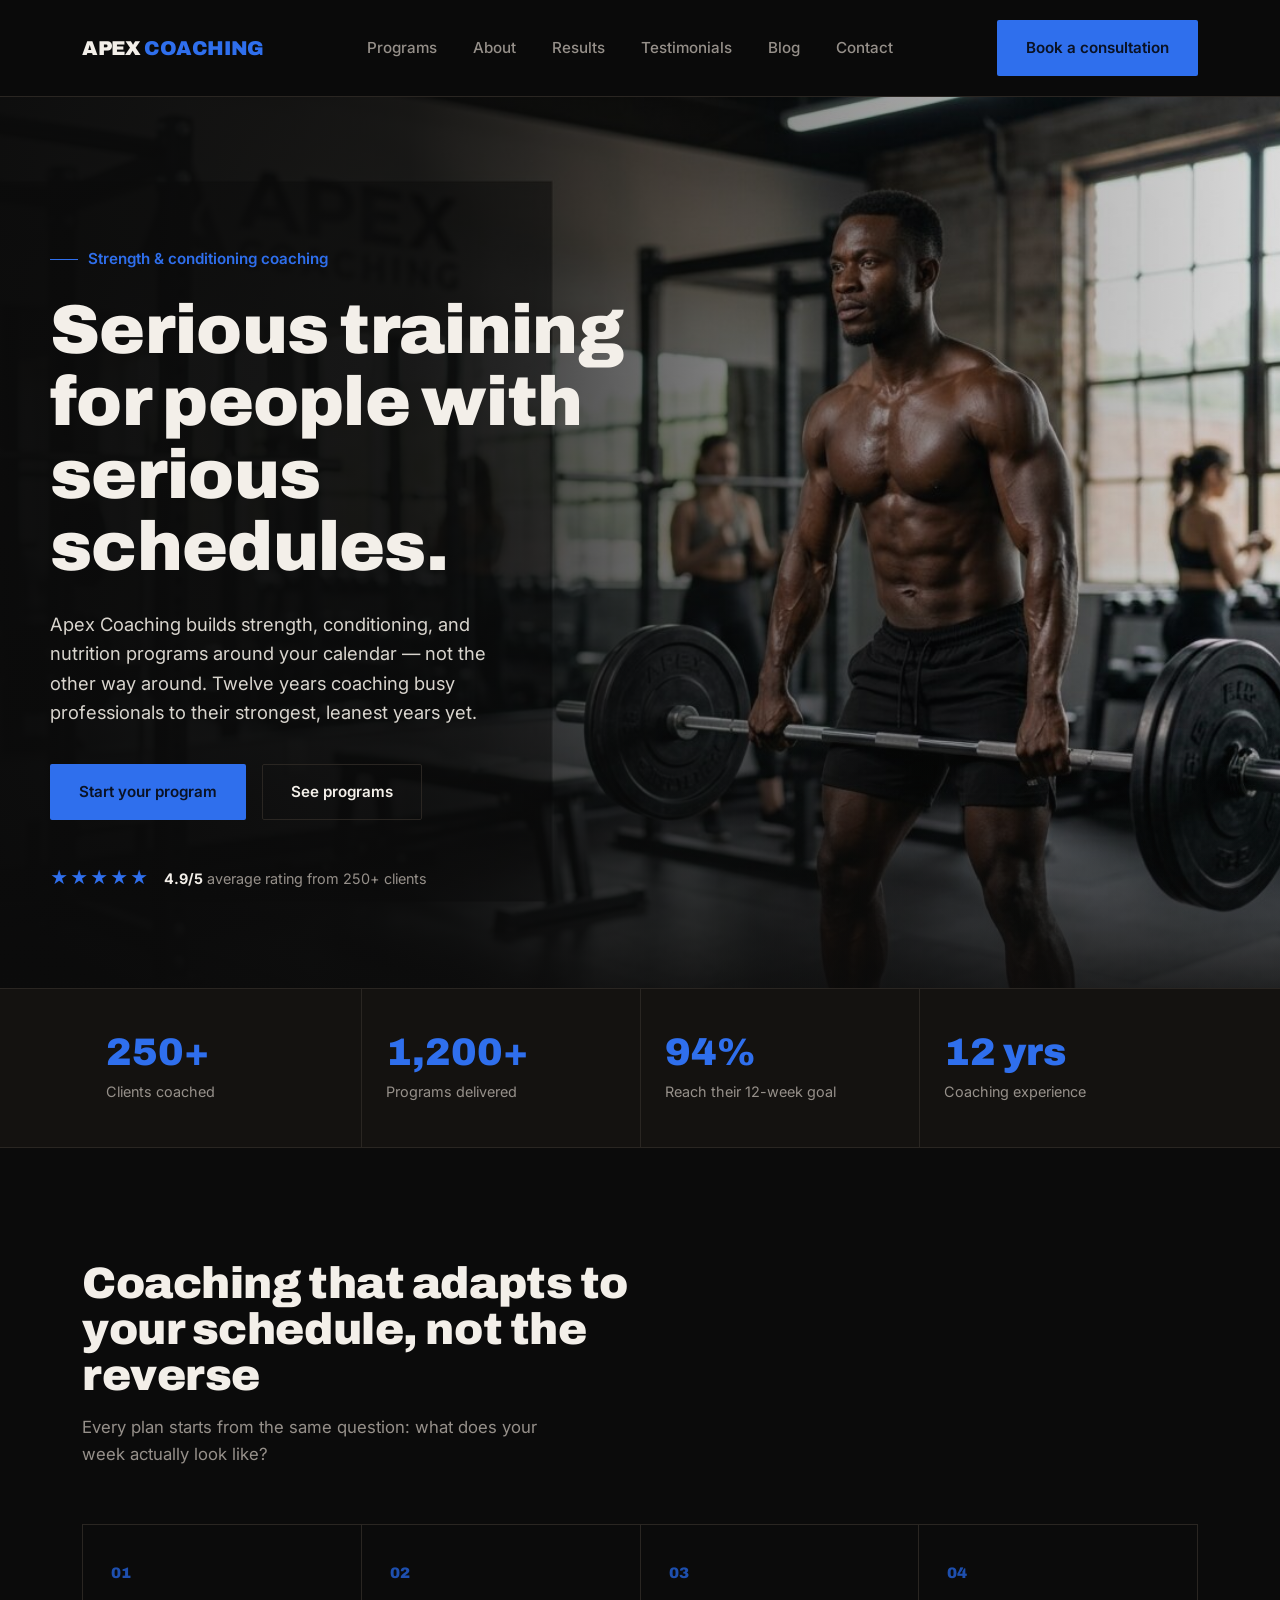
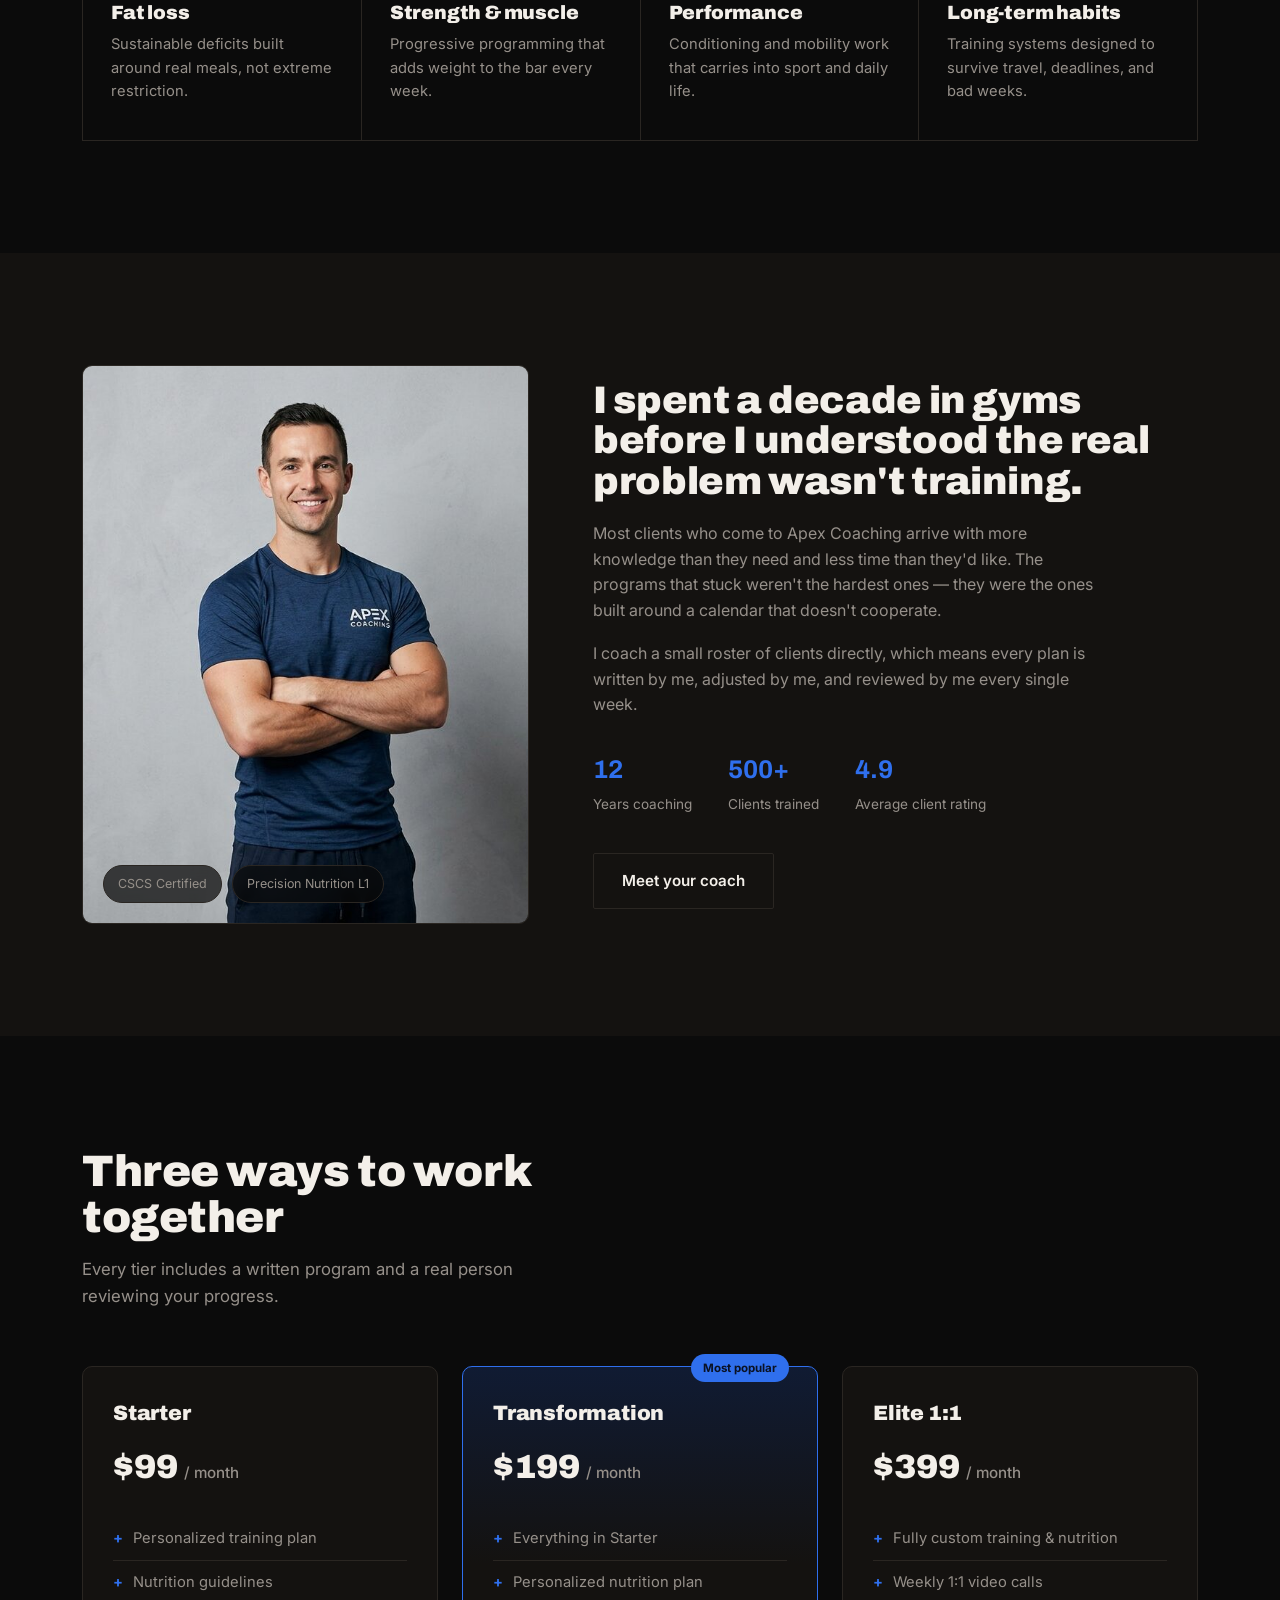
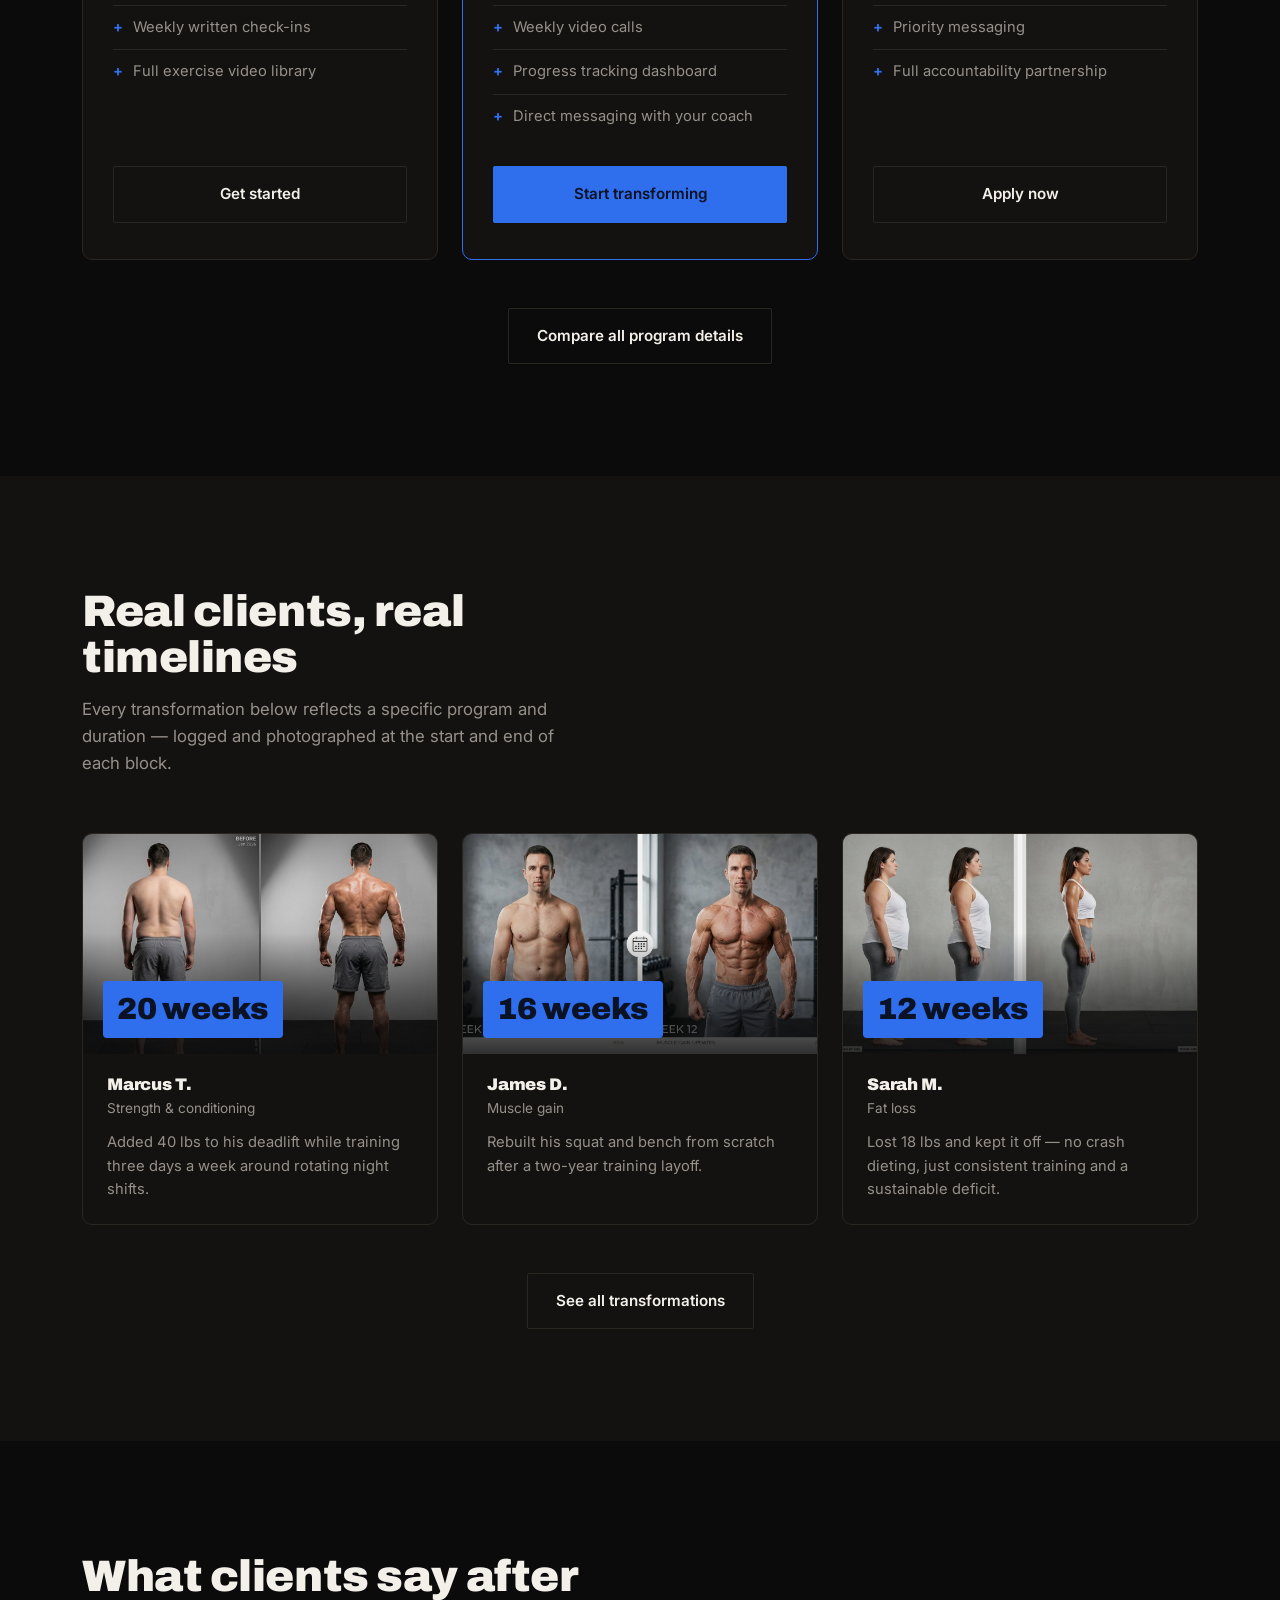
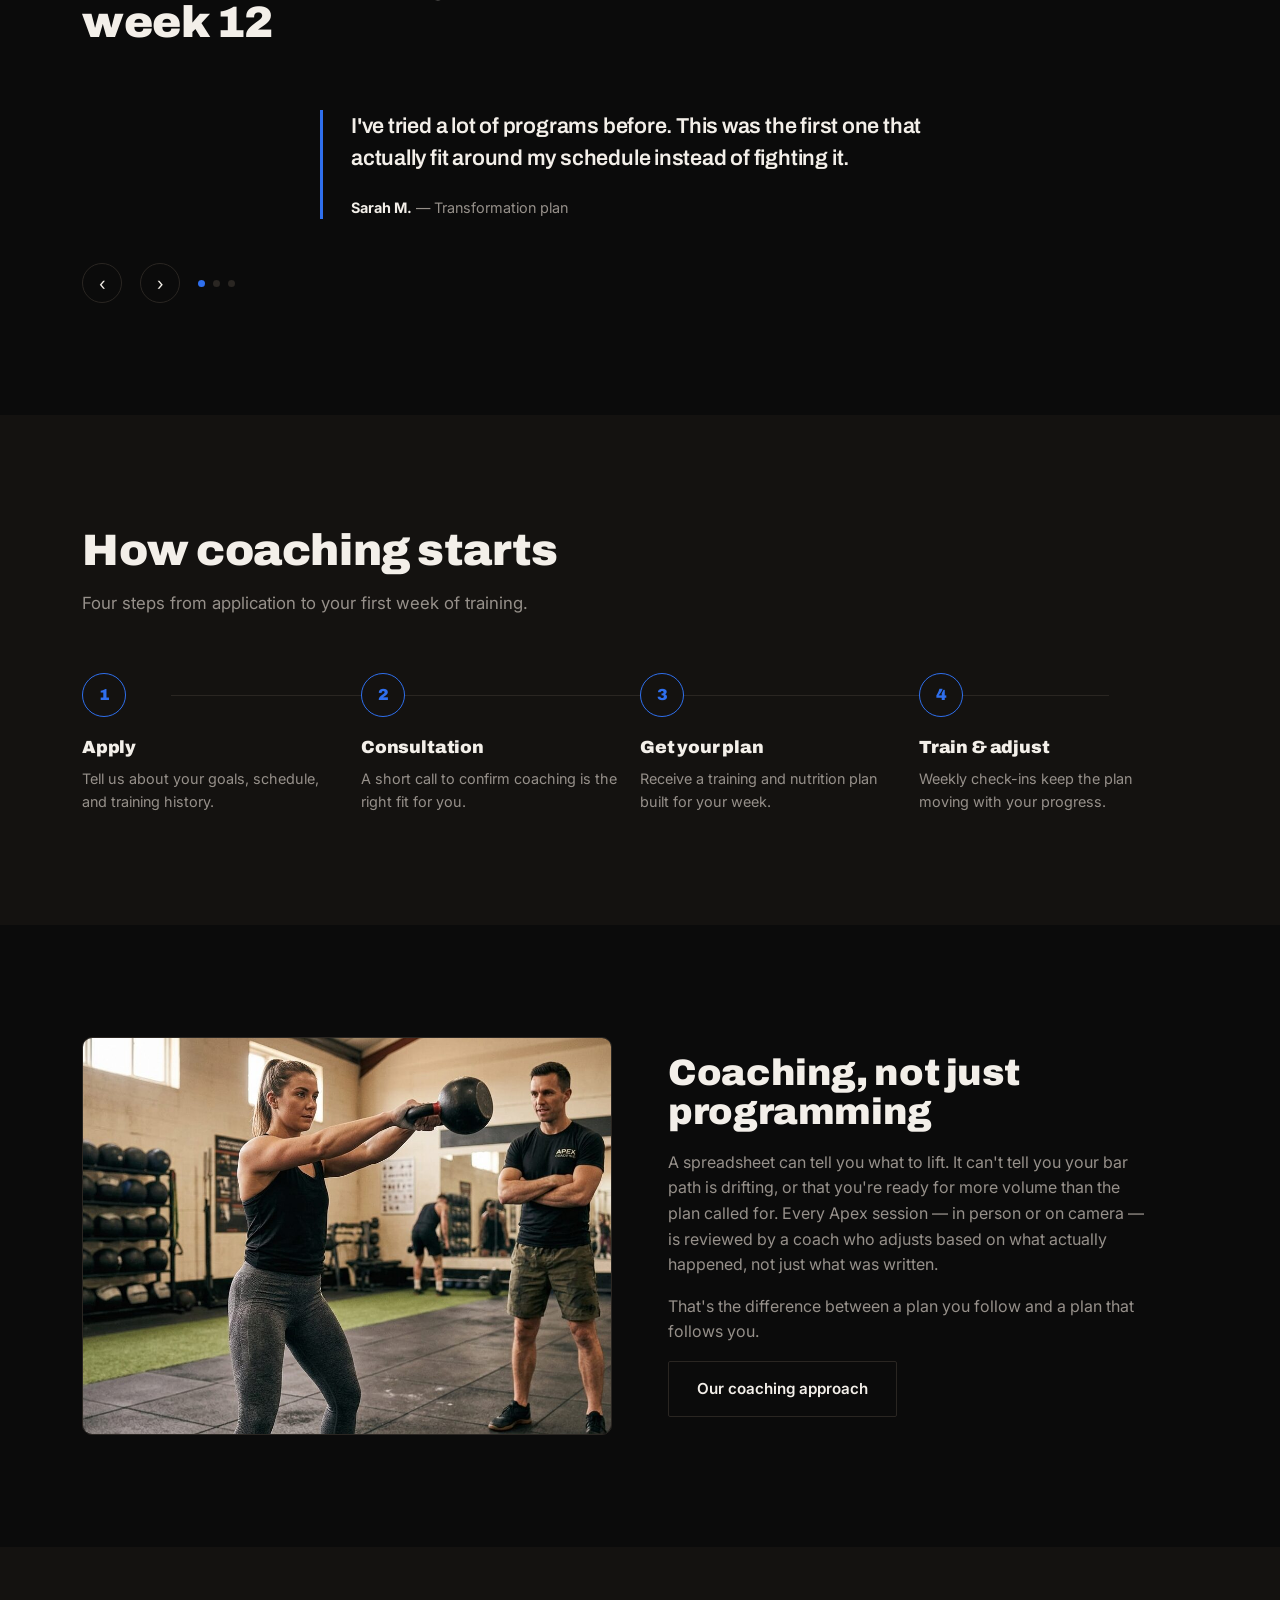
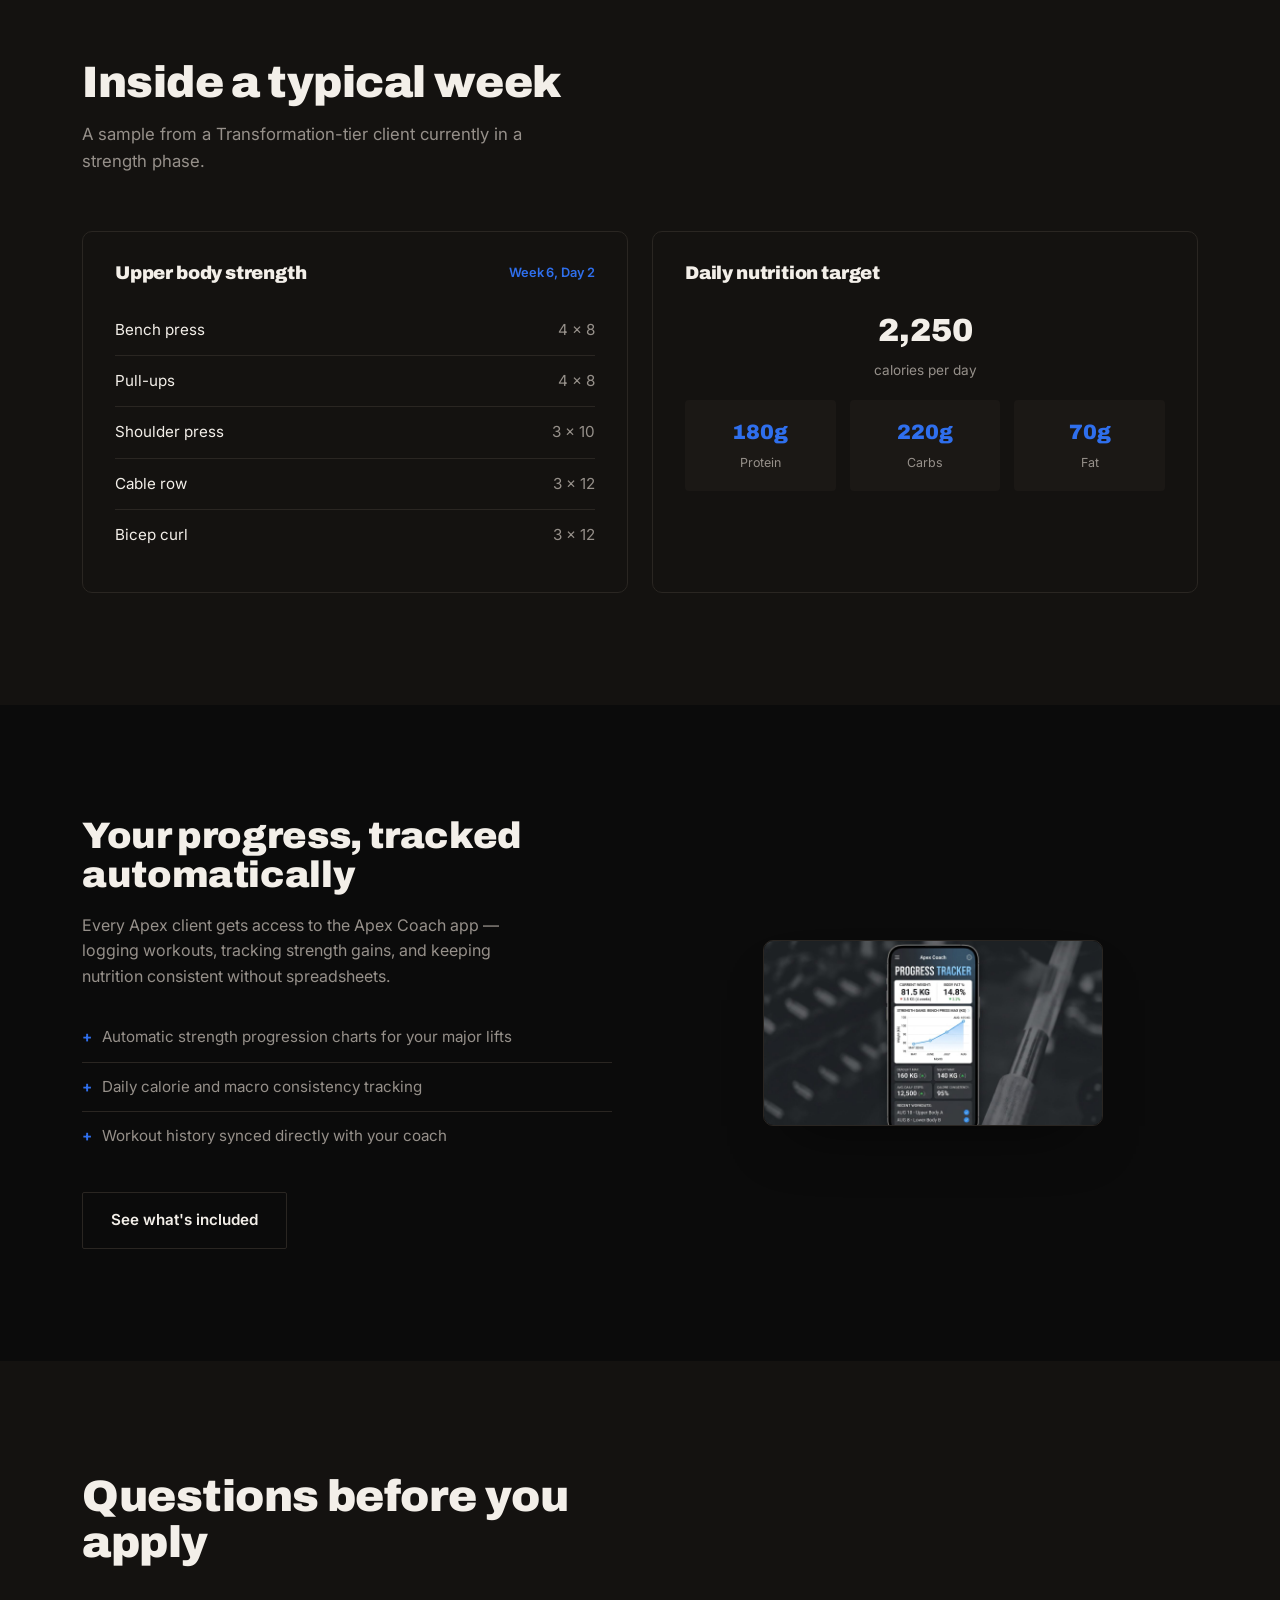
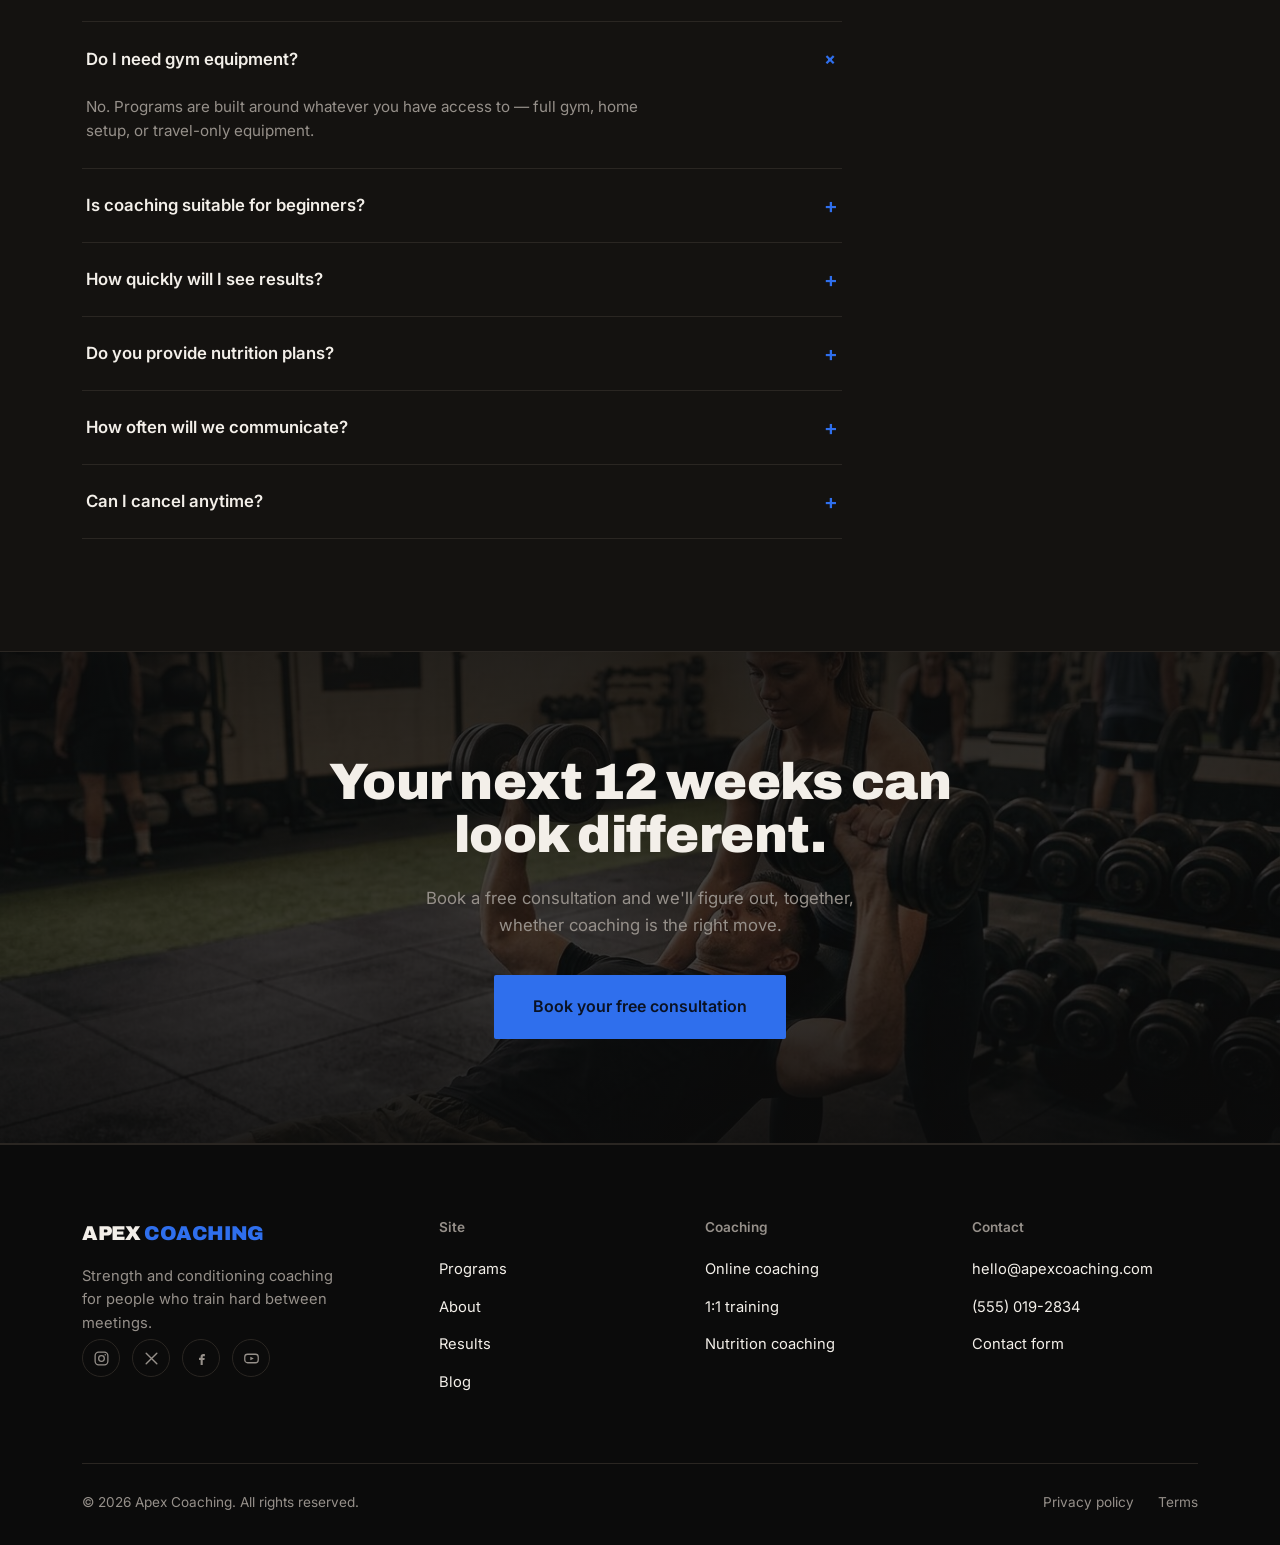
==== index.html @ 2c00495d "Add files via upload" ====
<!DOCTYPE html>
<html lang="en">
<head>
<meta charset="UTF-8">
<meta name="viewport" content="width=device-width, initial-scale=1.0">
<title>Apex Coaching — Strength &amp; Conditioning for Busy Professionals</title>
<meta name="description" content="Personalized strength and conditioning coaching built around demanding careers. Training plans, nutrition guidance, and weekly accountability with Coach Mark Nguyen.">
<link rel="preconnect" href="https://fonts.googleapis.com">
<link rel="preconnect" href="https://fonts.gstatic.com" crossorigin>
<link href="https://fonts.googleapis.com/css2?family=Archivo:wght@600;800;900&family=Inter:wght@400;500;600&display=swap" rel="stylesheet">
<link rel="stylesheet" href="css/style.css">
</head>
<body>

<header>
  <nav>
    <a href="index.html" class="logo">APEX <span>COACHING</span></a>
    <ul class="nav-links" id="navLinks">
      <li><a href="programs.html">Programs</a></li>
      <li><a href="about.html">About</a></li>
      <li><a href="results.html">Results</a></li>
      <li><a href="testimonials.html">Testimonials</a></li>
      <li><a href="blog.html">Blog</a></li>
      <li><a href="contact.html">Contact</a></li>
    </ul>
    <div class="nav-cta">
      <a href="booking.html" class="btn btn-primary">Book a consultation</a>
      <button class="menu-toggle" id="menuToggle" aria-label="Toggle menu" aria-expanded="false">
        <span></span><span></span><span></span>
      </button>
    </div>
  </nav>
</header>

<main>

  <!-- HERO -->
  <section class="hero">
    <div class="hero-bg">
      <img src="images/hero/hero-main.jpg" alt="Apex Coaching client performing a barbell deadlift at the Apex training facility" loading="eager">
    </div>
    <div class="wrap hero-grid">
      <div class="hero-copy">
        <div class="hero-kicker">Strength &amp; conditioning coaching</div>
        <h1>Serious training for people with serious schedules.</h1>
        <p class="hero-sub">Apex Coaching builds strength, conditioning, and nutrition programs around your calendar — not the other way around. Twelve years coaching busy professionals to their strongest, leanest years yet.</p>
        <div class="hero-actions">
          <a href="booking.html" class="btn btn-primary">Start your program</a>
          <a href="programs.html" class="btn btn-ghost">See programs</a>
        </div>
        <div class="hero-proof">
          <div class="stars">★★★★★</div>
          <div class="hero-proof-text"><strong>4.9/5</strong> average rating from 250+ clients</div>
        </div>
      </div>
    </div>
  </section>

  <!-- STATS STRIP -->
  <div class="stats-strip">
    <div class="stats-grid">
      <div class="stat"><div class="stat-num">250+</div><div class="stat-label">Clients coached</div></div>
      <div class="stat"><div class="stat-num">1,200+</div><div class="stat-label">Programs delivered</div></div>
      <div class="stat"><div class="stat-num">94%</div><div class="stat-label">Reach their 12-week goal</div></div>
      <div class="stat"><div class="stat-num">12 yrs</div><div class="stat-label">Coaching experience</div></div>
    </div>
  </div>

  <!-- WHO I HELP -->
  <section class="section reveal" id="who">
    <div class="wrap">
      <div class="section-head">
        <h2>Coaching that adapts to your schedule, not the reverse</h2>
        <p>Every plan starts from the same question: what does your week actually look like?</p>
      </div>
      <div class="help-grid">
        <div class="help-card">
          <div class="help-num">01</div>
          <div><h3>Fat loss</h3><p>Sustainable deficits built around real meals, not extreme restriction.</p></div>
        </div>
        <div class="help-card">
          <div class="help-num">02</div>
          <div><h3>Strength &amp; muscle</h3><p>Progressive programming that adds weight to the bar every week.</p></div>
        </div>
        <div class="help-card">
          <div class="help-num">03</div>
          <div><h3>Performance</h3><p>Conditioning and mobility work that carries into sport and daily life.</p></div>
        </div>
        <div class="help-card">
          <div class="help-num">04</div>
          <div><h3>Long-term habits</h3><p>Training systems designed to survive travel, deadlines, and bad weeks.</p></div>
        </div>
      </div>
    </div>
  </section>

  <!-- MEET THE COACH -->
  <section class="section section-alt reveal" id="coach">
    <div class="wrap coach-grid">
      <div class="coach-portrait">
        <img src="images/coach/coach-portrait-01.jpg" alt="Mark Nguyen, founder and head coach at Apex Coaching" loading="lazy">
        <div class="coach-badges">
          <span class="badge">CSCS Certified</span>
          <span class="badge">Precision Nutrition L1</span>
        </div>
      </div>
      <div class="coach-copy">
        <h2>I spent a decade in gyms before I understood the real problem wasn't training.</h2>
        <p>Most clients who come to Apex Coaching arrive with more knowledge than they need and less time than they'd like. The programs that stuck weren't the hardest ones — they were the ones built around a calendar that doesn't cooperate.</p>
        <p>I coach a small roster of clients directly, which means every plan is written by me, adjusted by me, and reviewed by me every single week.</p>
        <div class="coach-facts">
          <div class="coach-fact"><strong>12</strong><span>Years coaching</span></div>
          <div class="coach-fact"><strong>500+</strong><span>Clients trained</span></div>
          <div class="coach-fact"><strong>4.9</strong><span>Average client rating</span></div>
        </div>
        <a href="about.html" class="btn btn-ghost">Meet your coach</a>
      </div>
    </div>
  </section>

  <!-- PROGRAMS -->
  <section class="section reveal" id="programs">
    <div class="wrap">
      <div class="section-head">
        <h2>Three ways to work together</h2>
        <p>Every tier includes a written program and a real person reviewing your progress.</p>
      </div>
      <div class="programs-grid">
        <div class="plan">
          <h3>Starter</h3>
          <div class="plan-price">$99 <span>/ month</span></div>
          <ul class="plan-features">
            <li>Personalized training plan</li>
            <li>Nutrition guidelines</li>
            <li>Weekly written check-ins</li>
            <li>Full exercise video library</li>
          </ul>
          <a href="booking.html" class="btn btn-ghost">Get started</a>
        </div>
        <div class="plan featured">
          <span class="plan-tag">Most popular</span>
          <h3>Transformation</h3>
          <div class="plan-price">$199 <span>/ month</span></div>
          <ul class="plan-features">
            <li>Everything in Starter</li>
            <li>Personalized nutrition plan</li>
            <li>Weekly video calls</li>
            <li>Progress tracking dashboard</li>
            <li>Direct messaging with your coach</li>
          </ul>
          <a href="booking.html" class="btn btn-primary">Start transforming</a>
        </div>
        <div class="plan">
          <h3>Elite 1:1</h3>
          <div class="plan-price">$399 <span>/ month</span></div>
          <ul class="plan-features">
            <li>Fully custom training &amp; nutrition</li>
            <li>Weekly 1:1 video calls</li>
            <li>Priority messaging</li>
            <li>Full accountability partnership</li>
          </ul>
          <a href="booking.html" class="btn btn-ghost">Apply now</a>
        </div>
      </div>
      <div class="section-cta-link">
        <a href="programs.html" class="btn btn-ghost">Compare all program details</a>
      </div>
    </div>
  </section>

  <!-- RESULTS -->
  <section class="section section-alt reveal" id="results">
    <div class="wrap">
      <div class="section-head">
        <h2>Real clients, real timelines</h2>
        <p>Every transformation below reflects a specific program and duration — logged and photographed at the start and end of each block.</p>
      </div>
      <div class="results-grid">
        <div class="result-card">
          <div class="result-visual">
            <img src="images/transformations/transformation-04.jpg" alt="Marcus's back and shoulder transformation after a strength program at Apex Coaching" loading="lazy">
            <span class="delta">20 weeks</span>
          </div>
          <div class="result-body">
            <h3>Marcus T.</h3>
            <div class="result-meta">Strength &amp; conditioning</div>
            <p>Added 40 lbs to his deadlift while training three days a week around rotating night shifts.</p>
          </div>
        </div>
        <div class="result-card">
          <div class="result-visual">
            <img src="images/transformations/transformation-05.jpg" alt="James's muscle gain transformation after 16 weeks at Apex Coaching" loading="lazy">
            <span class="delta">16 weeks</span>
          </div>
          <div class="result-body">
            <h3>James D.</h3>
            <div class="result-meta">Muscle gain</div>
            <p>Rebuilt his squat and bench from scratch after a two-year training layoff.</p>
          </div>
        </div>
        <div class="result-card">
          <div class="result-visual">
            <img src="images/transformations/transformation-07.jpg" alt="Sarah's fat loss transformation after 12 weeks at Apex Coaching" loading="lazy">
            <span class="delta">12 weeks</span>
          </div>
          <div class="result-body">
            <h3>Sarah M.</h3>
            <div class="result-meta">Fat loss</div>
            <p>Lost 18 lbs and kept it off — no crash dieting, just consistent training and a sustainable deficit.</p>
          </div>
        </div>
      </div>
      <div class="section-cta-link">
        <a href="results.html" class="btn btn-ghost">See all transformations</a>
      </div>
    </div>
  </section>

  <!-- TESTIMONIALS -->
  <section class="section reveal" id="testimonials">
    <div class="wrap">
      <div class="section-head">
        <h2>What clients say after week 12</h2>
      </div>
      <div class="testimonial-viewport">
        <div class="testimonial-track" id="testimonialTrack">
          <div class="testimonial">
            <div class="testimonial-inner">
              <p>I've tried a lot of programs before. This was the first one that actually fit around my schedule instead of fighting it.</p>
              <div class="testimonial-who"><strong>Sarah M.</strong> — Transformation plan</div>
            </div>
          </div>
          <div class="testimonial">
            <div class="testimonial-inner">
              <p>The weekly check-ins kept me honest. I stopped guessing whether I was making progress and started seeing it on paper.</p>
              <div class="testimonial-who"><strong>James D.</strong> — Elite 1:1</div>
            </div>
          </div>
          <div class="testimonial">
            <div class="testimonial-inner">
              <p>Mark rewrote my program twice around a work trip without me having to ask. That's the difference from every app I've used.</p>
              <div class="testimonial-who"><strong>Priya K.</strong> — Transformation plan</div>
            </div>
          </div>
        </div>
      </div>
      <div class="testimonial-nav">
        <button class="tnav-btn" id="tPrev" aria-label="Previous testimonial">‹</button>
        <button class="tnav-btn" id="tNext" aria-label="Next testimonial">›</button>
        <div class="tnav-dots" id="tDots"></div>
      </div>
    </div>
  </section>

  <!-- HOW IT WORKS -->
  <section class="section section-alt reveal" id="process">
    <div class="wrap">
      <div class="section-head">
        <h2>How coaching starts</h2>
        <p>Four steps from application to your first week of training.</p>
      </div>
      <div class="process">
        <div class="process-step">
          <div class="step-num">1</div>
          <h3>Apply</h3>
          <p>Tell us about your goals, schedule, and training history.</p>
        </div>
        <div class="process-step">
          <div class="step-num">2</div>
          <h3>Consultation</h3>
          <p>A short call to confirm coaching is the right fit for you.</p>
        </div>
        <div class="process-step">
          <div class="step-num">3</div>
          <h3>Get your plan</h3>
          <p>Receive a training and nutrition plan built for your week.</p>
        </div>
        <div class="process-step">
          <div class="step-num">4</div>
          <h3>Train &amp; adjust</h3>
          <p>Weekly check-ins keep the plan moving with your progress.</p>
        </div>
      </div>
    </div>
  </section>

  <!-- TRAINING PHILOSOPHY / FEATURE PHOTO -->
  <section class="section reveal">
    <div class="wrap feature-photo-grid">
      <div class="feature-photo">
        <img src="images/workouts/coaching-04.jpg" alt="Apex Coaching trainer spotting a client during a kettlebell workout" loading="lazy">
      </div>
      <div class="feature-copy">
        <h2>Coaching, not just programming</h2>
        <p>A spreadsheet can tell you what to lift. It can't tell you your bar path is drifting, or that you're ready for more volume than the plan called for. Every Apex session — in person or on camera — is reviewed by a coach who adjusts based on what actually happened, not just what was written.</p>
        <p>That's the difference between a plan you follow and a plan that follows you.</p>
        <a href="about.html" class="btn btn-ghost">Our coaching approach</a>
      </div>
    </div>
  </section>

  <!-- WORKOUT + NUTRITION PREVIEW -->
  <section class="section section-alt reveal">
    <div class="wrap">
      <div class="section-head">
        <h2>Inside a typical week</h2>
        <p>A sample from a Transformation-tier client currently in a strength phase.</p>
      </div>
      <div class="preview-grid">
        <div class="preview-card">
          <h3>Upper body strength <span>Week 6, Day 2</span></h3>
          <div class="workout-row"><span>Bench press</span><span>4 × 8</span></div>
          <div class="workout-row"><span>Pull-ups</span><span>4 × 8</span></div>
          <div class="workout-row"><span>Shoulder press</span><span>3 × 10</span></div>
          <div class="workout-row"><span>Cable row</span><span>3 × 12</span></div>
          <div class="workout-row"><span>Bicep curl</span><span>3 × 12</span></div>
        </div>
        <div class="preview-card">
          <h3>Daily nutrition target</h3>
          <div class="cal-target"><strong>2,250</strong><span>calories per day</span></div>
          <div class="macro-grid">
            <div class="macro"><strong>180g</strong><span>Protein</span></div>
            <div class="macro"><strong>220g</strong><span>Carbs</span></div>
            <div class="macro"><strong>70g</strong><span>Fat</span></div>
          </div>
        </div>
      </div>
    </div>
  </section>

  <!-- APP SHOWCASE -->
  <section class="section reveal">
    <div class="wrap app-showcase">
      <div class="app-copy">
        <h2 style="font-size:clamp(1.7rem,3.2vw,2.3rem); margin-bottom:18px;">Your progress, tracked automatically</h2>
        <p style="color:var(--muted); max-width:460px; margin-bottom:0;">Every Apex client gets access to the Apex Coach app — logging workouts, tracking strength gains, and keeping nutrition consistent without spreadsheets.</p>
        <ul>
          <li>Automatic strength progression charts for your major lifts</li>
          <li>Daily calorie and macro consistency tracking</li>
          <li>Workout history synced directly with your coach</li>
        </ul>
        <a href="programs.html" class="btn btn-ghost">See what's included</a>
      </div>
      <div class="app-mock">
        <img src="images/lifestyle/app-progress-tracker.jpg" alt="Apex Coach app showing strength progress tracking" loading="lazy">
      </div>
    </div>
  </section>

  <!-- FAQ -->
  <section class="section section-alt reveal" id="faq">
    <div class="wrap">
      <div class="section-head">
        <h2>Questions before you apply</h2>
      </div>
      <div class="faq-list" id="faqList">
        <div class="faq-item open">
          <button class="faq-q">Do I need gym equipment?<span class="icon">+</span></button>
          <div class="faq-a"><p>No. Programs are built around whatever you have access to — full gym, home setup, or travel-only equipment.</p></div>
        </div>
        <div class="faq-item">
          <button class="faq-q">Is coaching suitable for beginners?<span class="icon">+</span></button>
          <div class="faq-a"><p>Yes. Every plan starts from your current training history, and technique is reviewed closely in your first few weeks.</p></div>
        </div>
        <div class="faq-item">
          <button class="faq-q">How quickly will I see results?<span class="icon">+</span></button>
          <div class="faq-a"><p>Most clients notice strength gains within 3–4 weeks and visible body composition changes by week 8–12.</p></div>
        </div>
        <div class="faq-item">
          <button class="faq-q">Do you provide nutrition plans?<span class="icon">+</span></button>
          <div class="faq-a"><p>Starter includes general guidelines. Transformation and Elite include a fully personalized nutrition plan.</p></div>
        </div>
        <div class="faq-item">
          <button class="faq-q">How often will we communicate?<span class="icon">+</span></button>
          <div class="faq-a"><p>Weekly check-ins at minimum, with direct messaging available on Transformation and Elite plans.</p></div>
        </div>
        <div class="faq-item">
          <button class="faq-q">Can I cancel anytime?<span class="icon">+</span></button>
          <div class="faq-a"><p>Yes, coaching runs month-to-month with no long-term contract.</p></div>
        </div>
      </div>
    </div>
  </section>

  <!-- FINAL CTA -->
  <section class="final-cta has-photo reveal" id="book">
    <div class="cta-photo">
      <img src="images/workouts/coaching-05.jpg" alt="Apex Coaching client training with a coach" loading="lazy">
    </div>
    <div class="wrap">
      <h2>Your next 12 weeks can look different.</h2>
      <p>Book a free consultation and we'll figure out, together, whether coaching is the right move.</p>
      <a href="booking.html" class="btn btn-primary">Book your free consultation</a>
    </div>
  </section>

</main>

<footer>
  <div class="wrap">
    <div class="footer-grid">
      <div class="footer-brand">
        <div class="logo">APEX <span>COACHING</span></div>
        <p>Strength and conditioning coaching for people who train hard between meetings.</p>
        <div class="social-row">
          <a href="#" class="social-icon" aria-label="Apex Coaching on Instagram">
            <svg viewBox="0 0 24 24" fill="none" stroke="currentColor" stroke-width="1.8"><rect x="3" y="3" width="18" height="18" rx="5"/><circle cx="12" cy="12" r="4"/><circle cx="17.3" cy="6.7" r="1.1" fill="currentColor" stroke="none"/></svg>
          </a>
          <a href="#" class="social-icon" aria-label="Apex Coaching on X">
            <svg viewBox="0 0 24 24" fill="none" stroke="currentColor" stroke-width="2" stroke-linecap="round"><path d="M4.5 4.5l15 15M19.5 4.5l-15 15"/></svg>
          </a>
          <a href="#" class="social-icon" aria-label="Apex Coaching on Facebook">
            <svg viewBox="0 0 24 24" fill="currentColor"><path d="M14.5 8.75h2.25V5.5h-2.25c-2.35 0-3.75 1.42-3.75 3.75v1.75H8.5v3h2.25V21h3v-6.75h2.35l.4-3h-2.75V9.5c0-.5.2-.75.75-.75Z"/></svg>
          </a>
          <a href="#" class="social-icon" aria-label="Apex Coaching on YouTube">
            <svg viewBox="0 0 24 24" fill="none" stroke="currentColor" stroke-width="1.8"><rect x="2.5" y="6" width="19" height="12" rx="4"/><path d="M10.3 9.6l5 2.4-5 2.4z" fill="currentColor" stroke="none"/></svg>
          </a>
        </div>
      </div>
      <div class="footer-col">
        <h4>Site</h4>
        <ul>
          <li><a href="programs.html">Programs</a></li>
          <li><a href="about.html">About</a></li>
          <li><a href="results.html">Results</a></li>
          <li><a href="blog.html">Blog</a></li>
        </ul>
      </div>
      <div class="footer-col">
        <h4>Coaching</h4>
        <ul>
          <li><a href="programs.html">Online coaching</a></li>
          <li><a href="programs.html">1:1 training</a></li>
          <li><a href="programs.html">Nutrition coaching</a></li>
        </ul>
      </div>
      <div class="footer-col">
        <h4>Contact</h4>
        <ul>
          <li><a href="mailto:hello@apexcoaching.com">hello@apexcoaching.com</a></li>
          <li><a href="tel:+15550192834">(555) 019-2834</a></li>
          <li><a href="contact.html">Contact form</a></li>
        </ul>
      </div>
    </div>
    <div class="footer-bottom">
      <span>© 2026 Apex Coaching. All rights reserved.</span>
      <div class="footer-legal">
        <a href="#">Privacy policy</a>
        <a href="#">Terms</a>
      </div>
    </div>
  </div>
</footer>

<script src="js/main.js"></script>
</body>
</html>
---- css/style.css ----
/* ============ CONFIG-DRIVEN TOKENS ============
   Swap these variables to reskin the site for a new coach/brand
   without touching layout or component markup. */
:root{
  --bg: #0B0B0B;
  --bg-alt: #141210;
  --bg-raised: #1B1815;
  --line: #2A2622;
  --text: #F3EFE9;
  --muted: #96908A;
  --accent: #2F6FED;
  --accent-dim: #1E4FAE;
  --accent-tint: #101B33;

  --font-display: 'Archivo', sans-serif;
  --font-body: 'Inter', sans-serif;

  --container: 1180px;
  --radius-sm: 4px;
  --radius-md: 10px;
}

*{box-sizing:border-box; margin:0; padding:0;}
html{scroll-behavior:smooth;}
body{
  background:var(--bg);
  color:var(--text);
  font-family:var(--font-body);
  font-size:16px;
  line-height:1.6;
  -webkit-font-smoothing:antialiased;
}
img{max-width:100%; display:block;}
a{color:inherit; text-decoration:none;}
ul{list-style:none;}
button{font-family:inherit; cursor:pointer;}
.wrap{max-width:var(--container); margin:0 auto; padding:0 32px;}

:focus-visible{outline:2px solid var(--accent); outline-offset:3px;}

h1,h2,h3{
  font-family:var(--font-display);
  font-weight:900;
  line-height:1.05;
  letter-spacing:-0.01em;
}

.section{padding:112px 0;}
.section-head{max-width:560px; margin-bottom:56px;}
.section-head h2{font-size:clamp(2rem, 4vw, 2.75rem); margin-bottom:16px;}
.section-head p{color:var(--muted); font-size:1.05rem; max-width:480px;}
.section-alt{background:var(--bg-alt);}

.btn{
  display:inline-flex; align-items:center; gap:10px;
  padding:15px 28px;
  font-family:var(--font-body); font-weight:600; font-size:0.95rem;
  border-radius:2px;
  border:1px solid transparent;
  transition:transform .15s ease, background .2s ease, border-color .2s ease;
}
.btn-primary{background:var(--accent); color:#0A1224;}
.btn-primary:hover{background:#5A8DFF; transform:translateY(-2px);}
.btn-ghost{border-color:var(--line); color:var(--text);}
.btn-ghost:hover{border-color:var(--accent); color:var(--accent);}

/* ---------- NAV ---------- */
header{
  position:sticky; top:0; z-index:100;
  background:rgba(11,11,11,0.88);
  backdrop-filter:blur(10px);
  border-bottom:1px solid var(--line);
  transition:box-shadow .25s ease;
}
nav{
  display:flex; align-items:center; justify-content:space-between;
  padding:20px 32px;
  max-width:var(--container); margin:0 auto;
}
.logo{
  font-family:var(--font-display); font-weight:900; font-size:1.25rem;
  letter-spacing:-0.02em;
}
.logo span{color:var(--accent);}
.nav-links{display:flex; align-items:center; gap:36px;}
.nav-links a{font-size:0.95rem; font-weight:500; color:var(--muted); transition:color .15s; position:relative;}
.nav-links a::after{
  content:''; position:absolute; left:0; bottom:-4px; width:0; height:1px; background:var(--accent);
  transition:width .25s ease;
}
.nav-links a:hover{color:var(--text);}
.nav-links a:hover::after{width:100%;}
.nav-cta{display:flex; align-items:center; gap:20px;}
.menu-toggle{
  display:none; flex-direction:column; gap:5px; background:none; border:none; padding:8px;
}
.menu-toggle span{width:22px; height:2px; background:var(--text); transition:transform .2s, opacity .2s;}

/* ---------- HERO ---------- */
.hero{
  position:relative;
  min-height:720px;
  display:flex;
  align-items:center;
  overflow:hidden;
}
.hero-bg{position:absolute; inset:0; z-index:0; overflow:hidden;}
.hero-bg img{
  width:100%; height:100%; object-fit:cover; object-position:75% 30%;
  animation:heroZoom 24s ease-in-out infinite alternate;
}
.hero-bg::after{
  content:'';
  position:absolute; inset:0;
  background:
    linear-gradient(90deg, rgba(11,11,11,0.97) 0%, rgba(11,11,11,0.88) 32%, rgba(11,11,11,0.45) 62%, rgba(11,11,11,0.15) 100%),
    linear-gradient(0deg, rgba(11,11,11,0.85) 0%, rgba(11,11,11,0) 30%);
}
@keyframes heroZoom{
  0%{transform:scale(1);}
  100%{transform:scale(1.09);}
}
@media (prefers-reduced-motion:reduce){ .hero-bg img{animation:none;} }

.hero-grid{position:relative; z-index:1; width:100%; padding:150px 0 96px;}
.hero-copy{max-width:620px;}
.hero-kicker{
  color:var(--accent); font-weight:600; font-size:0.95rem; margin-bottom:22px;
  display:flex; align-items:center; gap:10px;
  opacity:0; animation:fadeUp .7s ease .1s forwards;
}
.hero-kicker::before{content:''; width:28px; height:1px; background:var(--accent);}
.hero h1{
  font-size:clamp(2.6rem, 5.4vw, 4.4rem);
  margin-bottom:26px;
  opacity:0; animation:fadeUp .7s ease .22s forwards;
}
.hero h1 em{
  font-style:normal;
  color:var(--accent);
}
.hero-sub{
  color:#D9D5CE; font-size:1.15rem; max-width:480px; margin-bottom:36px;
  opacity:0; animation:fadeUp .7s ease .34s forwards;
}
.hero-actions{
  display:flex; gap:16px; flex-wrap:wrap; margin-bottom:44px;
  opacity:0; animation:fadeUp .7s ease .46s forwards;
}
.hero-proof{
  display:flex; align-items:center; gap:14px;
  opacity:0; animation:fadeUp .7s ease .58s forwards;
}
.stars{color:var(--accent); font-size:1.1rem; letter-spacing:2px;}
.hero-proof-text{color:var(--muted); font-size:0.9rem;}
.hero-proof-text strong{color:var(--text);}

@keyframes fadeUp{
  from{opacity:0; transform:translateY(14px);}
  to{opacity:1; transform:translateY(0);}
}

/* ---------- SOCIAL PROOF STRIP ---------- */
.stats-strip{
  border-top:1px solid var(--line); border-bottom:1px solid var(--line);
  background:var(--bg-alt);
}
.stats-grid{
  display:grid; grid-template-columns:repeat(4,1fr);
  max-width:var(--container); margin:0 auto; padding:0 32px;
}
.stat{
  padding:44px 24px; text-align:left;
  border-left:1px solid var(--line);
}
.stat:first-child{border-left:none;}
.stat-num{
  font-family:var(--font-display); font-weight:900; font-size:2.4rem; color:var(--accent);
  line-height:1;
}
.stat-label{color:var(--muted); font-size:0.9rem; margin-top:8px;}

/* ---------- WHO I HELP ---------- */
.help-grid{
  display:grid; grid-template-columns:repeat(4,1fr); gap:1px;
  background:var(--line); border:1px solid var(--line);
}
.help-card{
  background:var(--bg); padding:36px 28px; min-height:210px;
  display:flex; flex-direction:column; justify-content:space-between;
  transition:background .2s ease;
}
.help-card:hover{background:var(--bg-raised);}
.help-num{color:var(--accent-dim); font-family:var(--font-display); font-weight:900; font-size:0.95rem;}
.help-card h3{font-size:1.2rem; margin:18px 0 10px;}
.help-card p{color:var(--muted); font-size:0.92rem;}

/* ---------- COACH ---------- */
.coach-grid{
  display:grid; grid-template-columns:0.85fr 1.15fr; gap:64px; align-items:center;
}
.coach-portrait{
  position:relative; aspect-ratio:4/5; border-radius:var(--radius-md);
  background:linear-gradient(160deg, var(--bg-raised), var(--bg-alt));
  border:1px solid var(--line);
  display:flex; align-items:center; justify-content:center;
  overflow:hidden;
}
.coach-portrait svg{width:62%; opacity:0.9;}
.coach-portrait img{width:100%; height:100%; object-fit:cover; object-position:top center; transition:transform .6s ease;}
.coach-portrait:hover img{transform:scale(1.03);}
.coach-badges{
  position:absolute; bottom:20px; left:20px; right:20px;
  display:flex; gap:10px; flex-wrap:wrap;
}
.badge{
  background:rgba(11,11,11,0.72); border:1px solid var(--line);
  padding:8px 14px; border-radius:20px; font-size:0.78rem; color:var(--muted);
  backdrop-filter:blur(6px);
}
.coach-copy h2{font-size:clamp(1.8rem,3.5vw,2.4rem); margin-bottom:20px;}
.coach-copy p{color:var(--muted); margin-bottom:18px; max-width:520px;}
.coach-facts{display:flex; gap:36px; margin:32px 0 36px; flex-wrap:wrap;}
.coach-fact strong{display:block; font-family:var(--font-display); font-size:1.6rem; color:var(--accent);}
.coach-fact span{color:var(--muted); font-size:0.85rem;}

/* ---------- PROGRAMS ---------- */
.programs-grid{
  display:grid; grid-template-columns:repeat(3,1fr); gap:24px;
}
.plan{
  border:1px solid var(--line); border-radius:var(--radius-md);
  padding:36px 30px; background:var(--bg-alt);
  display:flex; flex-direction:column;
  position:relative;
}
.plan.featured{
  border-color:var(--accent); background:linear-gradient(180deg, var(--accent-tint), var(--bg-alt) 40%);
}
.plan-tag{
  position:absolute; top:-13px; right:28px;
  background:var(--accent); color:#0A1224; font-size:0.72rem; font-weight:700;
  padding:5px 12px; border-radius:20px;
}
.plan h3{font-size:1.3rem; margin-bottom:6px;}
.plan-price{font-family:var(--font-display); font-weight:900; font-size:2.1rem; margin:10px 0 22px;}
.plan-price span{font-family:var(--font-body); font-weight:500; font-size:0.95rem; color:var(--muted);}
.plan-features{margin-bottom:28px; flex-grow:1;}
.plan-features li{
  padding:10px 0; border-top:1px solid var(--line); color:var(--muted); font-size:0.92rem;
  display:flex; gap:10px; align-items:flex-start;
}
.plan-features li:first-child{border-top:none;}
.plan-features li::before{content:'+'; color:var(--accent); font-weight:700;}
.plan .btn{justify-content:center; width:100%;}

/* ---------- TRANSFORMATIONS ---------- */
.results-grid{
  display:grid; grid-template-columns:repeat(3,1fr); gap:24px;
}
.result-card{
  border:1px solid var(--line); border-radius:var(--radius-md); overflow:hidden; background:var(--bg-alt);
}
.result-visual{
  height:220px;
  background:linear-gradient(120deg, var(--bg-raised) 45%, var(--accent-tint) 100%);
  position:relative;
  display:flex; align-items:flex-end; justify-content:flex-start;
  overflow:hidden;
}
.result-visual img{
  position:absolute; inset:0; width:100%; height:100%; object-fit:cover; object-position:top center;
  transition:transform .5s ease;
}
.result-card:hover .result-visual img{transform:scale(1.06);}
.result-visual::before{
  content:''; position:absolute; inset:0;
  background:linear-gradient(0deg, rgba(11,11,11,0.85) 0%, rgba(11,11,11,0.05) 55%);
  z-index:1;
}
.result-visual .delta{
  position:relative; z-index:2; margin:0 0 16px 20px;
  font-family:var(--font-display); font-weight:900; font-size:1.9rem; color:var(--text);
  background:var(--accent); color:#0A1224; padding:4px 14px; border-radius:4px;
  display:inline-block;
}
.result-body{padding:22px 24px;}
.result-body h3{font-size:1.05rem; margin-bottom:4px;}
.result-meta{color:var(--muted); font-size:0.85rem; margin-bottom:12px;}
.result-body p{color:var(--muted); font-size:0.92rem;}

/* ---------- TESTIMONIALS ---------- */
.testimonial-viewport{position:relative; overflow:hidden;}
.testimonial-track{
  display:flex; transition:transform .4s ease;
}
.testimonial{
  min-width:100%; padding:8px; display:flex; justify-content:center;
}
.testimonial-inner{
  max-width:640px; text-align:left;
  border-left:3px solid var(--accent); padding-left:28px;
}
.testimonial-inner p{font-size:1.35rem; line-height:1.5; margin-bottom:22px; font-family:var(--font-display); font-weight:600; letter-spacing:-0.01em;}
.testimonial-who{color:var(--muted); font-size:0.9rem;}
.testimonial-who strong{color:var(--text);}
.testimonial-nav{display:flex; align-items:center; gap:18px; margin-top:36px;}
.tnav-btn{
  width:40px; height:40px; border-radius:50%; border:1px solid var(--line); background:transparent; color:var(--text);
  display:flex; align-items:center; justify-content:center; font-size:1.1rem;
  transition:border-color .2s;
}
.tnav-btn:hover{border-color:var(--accent); color:var(--accent);}
.tnav-dots{display:flex; gap:8px;}
.tdot{width:7px; height:7px; border-radius:50%; background:var(--line); transition:background .2s;}
.tdot.active{background:var(--accent);}

/* ---------- HOW IT WORKS ---------- */
.process{
  display:grid; grid-template-columns:repeat(4,1fr); gap:0;
  position:relative;
}
.process::before{
  content:''; position:absolute; top:22px; left:8%; right:8%; height:1px; background:var(--line);
}
.process-step{position:relative; padding:0 20px 0 0;}
.step-num{
  width:44px; height:44px; border-radius:50%; background:var(--bg-alt); border:1px solid var(--accent);
  color:var(--accent); font-family:var(--font-display); font-weight:900;
  display:flex; align-items:center; justify-content:center; margin-bottom:22px; position:relative; z-index:2;
}
.process-step h3{font-size:1.1rem; margin-bottom:10px;}
.process-step p{color:var(--muted); font-size:0.9rem;}

/* ---------- WORKOUT + NUTRITION PREVIEW ---------- */
.preview-grid{
  display:grid; grid-template-columns:1fr 1fr; gap:24px;
}
.preview-card{
  border:1px solid var(--line); border-radius:var(--radius-md); background:var(--bg-alt);
  padding:32px;
}
.preview-card h3{font-size:1.15rem; margin-bottom:22px; display:flex; justify-content:space-between; align-items:center;}
.preview-card h3 span{color:var(--accent); font-family:var(--font-body); font-weight:600; font-size:0.8rem;}
.workout-row{
  display:flex; justify-content:space-between; padding:13px 0; border-top:1px solid var(--line); font-size:0.95rem;
}
.workout-row:first-of-type{border-top:none;}
.workout-row span:last-child{color:var(--muted);}
.macro-grid{display:grid; grid-template-columns:repeat(3,1fr); gap:14px; margin:18px 0 8px;}
.macro{text-align:center; padding:16px 8px; background:var(--bg-raised); border-radius:var(--radius-sm);}
.macro strong{display:block; font-family:var(--font-display); font-weight:900; font-size:1.3rem; color:var(--accent);}
.macro span{color:var(--muted); font-size:0.78rem;}
.cal-target{text-align:center; margin-bottom:6px;}
.cal-target strong{font-family:var(--font-display); font-weight:900; font-size:2rem;}
.cal-target span{display:block; color:var(--muted); font-size:0.85rem; margin-top:4px;}

/* ---------- FAQ ---------- */
.faq-list{max-width:760px;}
.faq-item{border-top:1px solid var(--line);}
.faq-item:last-child{border-bottom:1px solid var(--line);}
.faq-q{
  width:100%; background:none; border:none; color:var(--text); text-align:left;
  display:flex; justify-content:space-between; align-items:center;
  padding:24px 4px; font-size:1.05rem; font-weight:600; font-family:var(--font-body);
}
.faq-q .icon{color:var(--accent); font-size:1.3rem; transition:transform .25s ease; flex-shrink:0; margin-left:20px;}
.faq-item.open .faq-q .icon{transform:rotate(45deg);}
.faq-a{
  max-height:0; overflow:hidden; transition:max-height .3s ease;
}
.faq-a p{color:var(--muted); padding:0 4px 24px; max-width:600px; font-size:0.95rem;}

/* ---------- FINAL CTA ---------- */
.final-cta{
  background:linear-gradient(135deg, var(--accent-tint), var(--bg));
  border-top:1px solid var(--line); border-bottom:1px solid var(--line);
  text-align:center;
  position:relative; overflow:hidden;
}
.final-cta.has-photo{padding:0;}
.final-cta.has-photo .cta-photo{position:absolute; inset:0; z-index:0;}
.final-cta.has-photo .cta-photo img{width:100%; height:100%; object-fit:cover; object-position:center 25%;}
.final-cta.has-photo .cta-photo::after{
  content:''; position:absolute; inset:0;
  background:linear-gradient(180deg, rgba(11,11,11,0.88) 0%, rgba(11,11,11,0.75) 55%, rgba(11,11,11,0.92) 100%);
}
.final-cta.has-photo .wrap{position:relative; z-index:1; padding:104px 32px;}
.final-cta h2{font-size:clamp(2rem,4.5vw,3.2rem); max-width:720px; margin:0 auto 22px;}
.final-cta p{color:var(--muted); max-width:480px; margin:0 auto 36px; font-size:1.05rem;}
.final-cta .btn{padding:18px 38px; font-size:1rem;}

/* ---------- FOOTER ---------- */
footer{padding:72px 0 32px; border-top:1px solid var(--line);}
.footer-grid{
  display:grid; grid-template-columns:1.4fr 1fr 1fr 1fr; gap:40px; margin-bottom:56px;
}
.footer-brand p{color:var(--muted); margin-top:16px; max-width:260px; font-size:0.92rem;}
.footer-col h4{font-size:0.85rem; color:var(--muted); font-weight:600; margin-bottom:18px;}
.footer-col ul li{margin-bottom:12px;}
.footer-col ul a{color:var(--text); font-size:0.92rem; transition:color .15s;}
.footer-col ul a:hover{color:var(--accent);}
.footer-bottom{
  display:flex; justify-content:space-between; align-items:center;
  padding-top:28px; border-top:1px solid var(--line);
  color:var(--muted); font-size:0.85rem; flex-wrap:wrap; gap:12px;
}
.footer-bottom a{color:var(--muted);}
.footer-bottom a:hover{color:var(--text);}
.footer-legal{display:flex; gap:24px;}

.social-row{display:flex; gap:12px; margin-top:4px;}
.social-icon{
  width:38px; height:38px; border-radius:50%; border:1px solid var(--line);
  display:flex; align-items:center; justify-content:center;
  color:var(--muted); transition:border-color .2s ease, color .2s ease, transform .2s ease;
}
.social-icon svg{width:17px; height:17px;}
.social-icon:hover{border-color:var(--accent); color:var(--accent); transform:translateY(-3px);}

/* ---------- PHOTO FEATURE SECTIONS ---------- */
.feature-photo-grid{
  display:grid; grid-template-columns:1fr 1fr; gap:56px; align-items:center;
}
.feature-photo{
  border-radius:var(--radius-md); overflow:hidden; border:1px solid var(--line);
  aspect-ratio:4/3; position:relative;
}
.feature-photo img{width:100%; height:100%; object-fit:cover; transition:transform .6s ease;}
.feature-photo:hover img{transform:scale(1.04);}
.feature-copy h2{font-size:clamp(1.7rem,3.2vw,2.3rem); margin-bottom:18px;}
.feature-copy p{color:var(--muted); margin-bottom:16px; max-width:480px;}

/* ---------- VIDEO SPOTLIGHT ---------- */
.video-spotlight{
  position:relative; border-radius:var(--radius-md); overflow:hidden; border:1px solid var(--line);
  aspect-ratio:16/9; cursor:pointer; max-width:760px; margin:0 auto;
}
.video-spotlight img{width:100%; height:100%; object-fit:cover; transition:transform .5s ease;}
.video-spotlight:hover img{transform:scale(1.03);}
.play-btn{
  position:absolute; top:50%; left:50%; transform:translate(-50%,-50%);
  width:68px; height:68px; border-radius:50%; background:rgba(11,11,11,0.55);
  border:2px solid var(--text); display:flex; align-items:center; justify-content:center;
  transition:transform .25s ease, background .25s ease;
}
.video-spotlight:hover .play-btn{transform:translate(-50%,-50%) scale(1.1); background:var(--accent); border-color:var(--accent);}
.play-btn svg{width:22px; height:22px; margin-left:3px; fill:var(--text);}
.video-spotlight:hover .play-btn svg{fill:#0A1224;}

/* ---------- APP SHOWCASE ---------- */
.app-showcase{
  display:grid; grid-template-columns:1fr 1fr; gap:56px; align-items:center;
}
.app-mock{
  border-radius:var(--radius-md); overflow:hidden; border:1px solid var(--line);
  max-width:340px; margin:0 auto; box-shadow:0 30px 60px -30px rgba(0,0,0,0.6);
}
.app-mock img{width:100%; display:block;}
.app-copy ul{margin:24px 0 32px;}
.app-copy ul li{
  padding:12px 0; border-top:1px solid var(--line); color:var(--muted); font-size:0.95rem;
  display:flex; gap:10px;
}
.app-copy ul li:first-child{border-top:none;}
.app-copy ul li::before{content:'+'; color:var(--accent); font-weight:700;}

/* ---------- INLINE STAT AVATAR (testimonials) ---------- */
.testimonial-avatar{
  width:100%; border-radius:var(--radius-md); overflow:hidden; border:1px solid var(--line);
  margin-bottom:20px; aspect-ratio:16/10;
}
.testimonial-avatar img{width:100%; height:100%; object-fit:cover;}

/* ---------- SCROLL REVEAL ---------- */
.reveal{opacity:0; transform:translateY(16px); transition:opacity .6s ease, transform .6s ease;}
.reveal.in{opacity:1; transform:translateY(0);}

/* Staggered reveal for grid children */
.help-grid.in .help-card,
.programs-grid.in .plan,
.results-grid.in .result-card,
.results-full-grid.in .result-card,
.blog-grid.in .blog-card,
.testimonial-grid.in .testimonial-card,
.creds-grid.in .cred-card{
  opacity:0; transform:translateY(18px);
  animation:fadeUp .6s ease forwards;
}
.help-grid.in .help-card:nth-child(1),.programs-grid.in .plan:nth-child(1),.results-grid.in .result-card:nth-child(1),.results-full-grid.in .result-card:nth-child(1),.blog-grid.in .blog-card:nth-child(1),.testimonial-grid.in .testimonial-card:nth-child(1),.creds-grid.in .cred-card:nth-child(1){animation-delay:.05s;}
.help-grid.in .help-card:nth-child(2),.programs-grid.in .plan:nth-child(2),.results-grid.in .result-card:nth-child(2),.results-full-grid.in .result-card:nth-child(2),.blog-grid.in .blog-card:nth-child(2),.testimonial-grid.in .testimonial-card:nth-child(2),.creds-grid.in .cred-card:nth-child(2){animation-delay:.14s;}
.help-grid.in .help-card:nth-child(3),.programs-grid.in .plan:nth-child(3),.results-grid.in .result-card:nth-child(3),.results-full-grid.in .result-card:nth-child(3),.blog-grid.in .blog-card:nth-child(3),.testimonial-grid.in .testimonial-card:nth-child(3),.creds-grid.in .cred-card:nth-child(3){animation-delay:.23s;}
.help-grid.in .help-card:nth-child(4),.results-full-grid.in .result-card:nth-child(4),.blog-grid.in .blog-card:nth-child(4),.testimonial-grid.in .testimonial-card:nth-child(4),.creds-grid.in .cred-card:nth-child(4){animation-delay:.32s;}
.results-full-grid.in .result-card:nth-child(5),.blog-grid.in .blog-card:nth-child(5),.testimonial-grid.in .testimonial-card:nth-child(5){animation-delay:.41s;}
.results-full-grid.in .result-card:nth-child(6),.blog-grid.in .blog-card:nth-child(6),.testimonial-grid.in .testimonial-card:nth-child(6){animation-delay:.5s;}
.results-full-grid.in .result-card:nth-child(7){animation-delay:.59s;}
.results-full-grid.in .result-card:nth-child(8){animation-delay:.68s;}
.results-full-grid.in .result-card:nth-child(9){animation-delay:.77s;}

/* Hover lift for interactive cards */
.plan, .result-card, .blog-card, .testimonial-card, .cred-card, .program-detail-card{
  transition:transform .3s ease, box-shadow .3s ease, border-color .3s ease;
}
.plan:hover, .result-card:hover, .blog-card:hover, .testimonial-card:hover{
  transform:translateY(-6px);
  border-color:var(--accent-dim);
  box-shadow:0 20px 40px -20px rgba(0,0,0,0.5);
}
.help-card{transition:background .25s ease, transform .25s ease;}
.help-card:hover{transform:translateY(-4px);}

/* Photo zoom-on-hover for image cards */
.photo-frame{position:relative; overflow:hidden;}
.photo-frame img{transition:transform .5s ease;}
.result-card:hover .photo-frame img,
.blog-card:hover .photo-frame img{transform:scale(1.06);}

/* Nav scroll shadow */
header.scrolled{box-shadow:0 8px 24px -12px rgba(0,0,0,0.6);}

/* Button press feedback */
.btn{transition:transform .15s ease, background .2s ease, border-color .2s ease, box-shadow .2s ease;}
.btn:active{transform:translateY(0) scale(0.97);}
.btn-primary{box-shadow:0 0 0 0 rgba(47,111,237,0.5);}
.btn-primary:hover{box-shadow:0 8px 24px -8px rgba(47,111,237,0.55);}

/* ---------- RESPONSIVE ---------- */
@media (max-width:980px){
  .hero{min-height:600px;}
  .hero-grid{padding:130px 0 64px;}
  .hero-bg::after{
    background:
      linear-gradient(180deg, rgba(11,11,11,0.55) 0%, rgba(11,11,11,0.75) 55%, rgba(11,11,11,0.97) 100%);
  }
  .stats-grid{grid-template-columns:repeat(2,1fr);}
  .stat:nth-child(3){border-left:none;}
  .help-grid{grid-template-columns:repeat(2,1fr);}
  .coach-grid{grid-template-columns:1fr; gap:40px;}
  .coach-portrait{max-width:340px; margin:0 auto;}
  .programs-grid{grid-template-columns:1fr; max-width:420px; margin:0 auto;}
  .results-grid{grid-template-columns:1fr; max-width:420px; margin:0 auto;}
  .process{grid-template-columns:1fr 1fr; row-gap:36px;}
  .process::before{display:none;}
  .preview-grid{grid-template-columns:1fr;}
  .footer-grid{grid-template-columns:1fr 1fr; row-gap:36px;}
}
@media (max-width:640px){
  .section{padding:72px 0;}
  .wrap{padding:0 20px;}
  nav{padding:18px 20px;}
  .nav-links{
    position:fixed; top:64px; left:0; right:0; bottom:0;
    background:var(--bg); flex-direction:column; align-items:flex-start;
    padding:32px 24px; gap:0; border-top:1px solid var(--line);
    transform:translateX(100%); transition:transform .25s ease; z-index:99;
  }
  .nav-links.open{transform:translateX(0);}
  .nav-links a{padding:16px 0; width:100%; border-bottom:1px solid var(--line); font-size:1.05rem;}
  .nav-cta .btn-primary{display:none;}
  .menu-toggle{display:flex;}
  .stats-grid{grid-template-columns:1fr 1fr;}
  .stat{padding:28px 16px;}
  .help-grid{grid-template-columns:1fr;}
  .process{grid-template-columns:1fr;}
  .footer-grid{grid-template-columns:1fr;}
  .footer-bottom{flex-direction:column; align-items:flex-start;}
  .hero-actions .btn{width:100%; justify-content:center;}
}

/* ============ SHARED INTERIOR PAGE STYLES ============ */

.section-cta-link{text-align:center; margin-top:48px;}

.page-hero{
  padding:64px 0 56px;
  border-bottom:1px solid var(--line);
}
.page-hero .hero-kicker{margin-bottom:18px;}
.page-hero h1{font-size:clamp(2.2rem, 4.5vw, 3.2rem); max-width:680px;}
.page-hero p{color:var(--muted); max-width:520px; margin-top:18px; font-size:1.05rem;}

/* ---------- ABOUT ---------- */
.about-story{
  display:grid; grid-template-columns:0.85fr 1.15fr; gap:64px; align-items:start;
}
.about-story p{color:var(--muted); margin-bottom:18px; max-width:560px;}
.timeline{margin-top:8px;}
.timeline-item{
  display:grid; grid-template-columns:90px 1fr; gap:24px; padding:22px 0; border-top:1px solid var(--line);
}
.timeline-item:first-child{border-top:none;}
.timeline-year{font-family:var(--font-display); font-weight:900; color:var(--accent);}
.timeline-item h3{font-size:1.05rem; margin-bottom:6px;}
.timeline-item p{color:var(--muted); font-size:0.92rem; margin:0;}

.creds-grid{display:grid; grid-template-columns:repeat(4,1fr); gap:1px; background:var(--line); border:1px solid var(--line);}
.creds-grid.compact{grid-template-columns:repeat(2,1fr);}
.cred-card{background:var(--bg); padding:28px 22px; text-align:left;}
.cred-card strong{display:block; font-family:var(--font-display); font-weight:900; font-size:1.05rem; margin-bottom:6px;}
.cred-card span{color:var(--muted); font-size:0.85rem;}

/* ---------- PROGRAM DETAILS ---------- */
.compare-table-wrap{overflow-x:auto;}
.compare-table{width:100%; border-collapse:collapse; min-width:640px;}
.compare-table th, .compare-table td{
  text-align:left; padding:16px 20px; border-bottom:1px solid var(--line); font-size:0.92rem;
}
.compare-table thead th{
  font-family:var(--font-display); font-weight:900; font-size:1.05rem; color:var(--text);
  border-bottom:2px solid var(--line);
}
.compare-table td:first-child, .compare-table th:first-child{color:var(--muted); width:220px;}
.compare-table td.yes{color:var(--accent);}
.compare-table td.no{color:var(--muted); opacity:0.5;}
.compare-table tbody tr.highlight td{background:var(--accent-tint);}

.program-detail-card{
  border:1px solid var(--line); border-radius:var(--radius-md); background:var(--bg-alt);
  padding:40px; margin-bottom:24px;
}
.program-detail-card h3{font-size:1.5rem; margin-bottom:8px;}
.program-detail-card .plan-price{margin:14px 0 20px;}
.program-detail-grid{display:grid; grid-template-columns:1fr 1fr; gap:28px;}
.program-detail-grid ul{margin:0;}
.program-detail-grid ul li{
  padding:9px 0; color:var(--muted); font-size:0.92rem; display:flex; gap:10px;
}
.program-detail-grid ul li::before{content:'+'; color:var(--accent); font-weight:700;}

/* ---------- RESULTS (FULL PAGE) ---------- */
.results-full-grid{display:grid; grid-template-columns:repeat(3,1fr); gap:24px;}
.filter-bar{display:flex; gap:10px; margin-bottom:40px; flex-wrap:wrap;}
.filter-btn{
  padding:9px 18px; border:1px solid var(--line); border-radius:20px; font-size:0.85rem; color:var(--muted);
  background:transparent; transition:all .15s;
}
.filter-btn.active, .filter-btn:hover{border-color:var(--accent); color:var(--accent);}

/* ---------- TESTIMONIALS (FULL PAGE) ---------- */
.testimonial-grid{display:grid; grid-template-columns:repeat(3,1fr); gap:24px;}
.testimonial-card{
  border:1px solid var(--line); border-radius:var(--radius-md); background:var(--bg-alt);
  padding:32px; display:flex; flex-direction:column;
}
.testimonial-card .stars{margin-bottom:16px; font-size:0.95rem;}
.testimonial-card p{color:var(--text); font-size:1rem; line-height:1.55; margin-bottom:20px; flex-grow:1;}
.testimonial-card .testimonial-who{margin-top:auto;}

/* ---------- BLOG ---------- */
.blog-grid{display:grid; grid-template-columns:repeat(3,1fr); gap:28px;}
.blog-card{
  border:1px solid var(--line); border-radius:var(--radius-md); overflow:hidden; background:var(--bg-alt);
  display:flex; flex-direction:column;
}
.blog-thumb{
  height:190px; background:linear-gradient(135deg, var(--bg-raised), var(--accent-tint));
  display:flex; align-items:center; justify-content:center;
  position:relative; overflow:hidden;
}
.blog-thumb svg{width:44px; height:44px; opacity:0.8;}
.blog-thumb img{width:100%; height:100%; object-fit:cover; transition:transform .5s ease;}
.blog-card:hover .blog-thumb img{transform:scale(1.06);}
.blog-body{padding:24px; display:flex; flex-direction:column; flex-grow:1;}
.blog-meta{display:flex; gap:12px; color:var(--muted); font-size:0.8rem; margin-bottom:12px;}
.blog-category{color:var(--accent);}
.blog-body h3{font-size:1.1rem; margin-bottom:10px; line-height:1.3;}
.blog-body p{color:var(--muted); font-size:0.9rem; margin-bottom:18px; flex-grow:1;}
.blog-body .read-more{font-size:0.88rem; font-weight:600; color:var(--text);}
.blog-body .read-more:hover{color:var(--accent);}

/* ---------- CONTACT / BOOKING FORMS ---------- */
.contact-layout{display:grid; grid-template-columns:0.8fr 1.2fr; gap:56px;}
.contact-info-item{padding:22px 0; border-top:1px solid var(--line);}
.contact-info-item:first-child{border-top:none;}
.contact-info-item h4{font-size:0.85rem; color:var(--muted); margin-bottom:8px; font-weight:600;}
.contact-info-item a, .contact-info-item span{font-size:1.05rem;}

.form-grid{display:grid; grid-template-columns:1fr 1fr; gap:20px;}
.form-field{margin-bottom:20px; display:flex; flex-direction:column; gap:8px;}
.form-field label{font-size:0.85rem; color:var(--muted); font-weight:500;}
.form-field input, .form-field select, .form-field textarea{
  background:var(--bg-alt); border:1px solid var(--line); border-radius:var(--radius-sm);
  padding:13px 16px; color:var(--text); font-family:var(--font-body); font-size:0.95rem;
  transition:border-color .15s;
}
.form-field input:focus, .form-field select:focus, .form-field textarea:focus{
  outline:none; border-color:var(--accent);
}
.form-field.error input, .form-field.error select, .form-field.error textarea{border-color:#E05A4E;}
.field-error{color:#E05A4E; font-size:0.8rem; display:none;}
.form-field.error .field-error{display:block;}
.form-field textarea{resize:vertical; min-height:120px;}
.form-success{
  display:none; background:var(--accent-tint); border:1px solid var(--accent); border-radius:var(--radius-md);
  padding:24px 28px; margin-top:24px;
}
.form-success.show{display:block;}
.form-success strong{color:var(--accent); display:block; margin-bottom:6px;}
.form-success p{color:var(--muted); font-size:0.92rem; margin:0;}
form.submitted .form-fields{display:none;}

/* ---------- 404 ---------- */
.error-page{
  min-height:60vh; display:flex; flex-direction:column; align-items:center; justify-content:center;
  text-align:center; padding:80px 32px;
}
.error-page .error-code{
  font-family:var(--font-display); font-weight:900; font-size:clamp(4rem,14vw,8rem); color:var(--accent); line-height:1;
}
.error-page h2{margin:20px 0 14px;}
.error-page p{color:var(--muted); max-width:420px; margin-bottom:32px;}

/* ---------- RESPONSIVE ADDITIONS ---------- */
@media (max-width:980px){
  .about-story{grid-template-columns:1fr;}
  .creds-grid{grid-template-columns:repeat(2,1fr);}
  .program-detail-grid{grid-template-columns:1fr;}
  .results-full-grid{grid-template-columns:1fr; max-width:420px; margin:0 auto;}
  .testimonial-grid{grid-template-columns:1fr; max-width:420px; margin:0 auto;}
  .blog-grid{grid-template-columns:1fr 1fr;}
  .contact-layout{grid-template-columns:1fr;}
  .feature-photo-grid{grid-template-columns:1fr; gap:32px;}
  .app-showcase{grid-template-columns:1fr; gap:32px;}
  .app-mock{max-width:280px;}
}
@media (max-width:640px){
  .creds-grid{grid-template-columns:1fr;}
  .blog-grid{grid-template-columns:1fr;}
  .form-grid{grid-template-columns:1fr;}
  .timeline-item{grid-template-columns:1fr; gap:6px;}
}
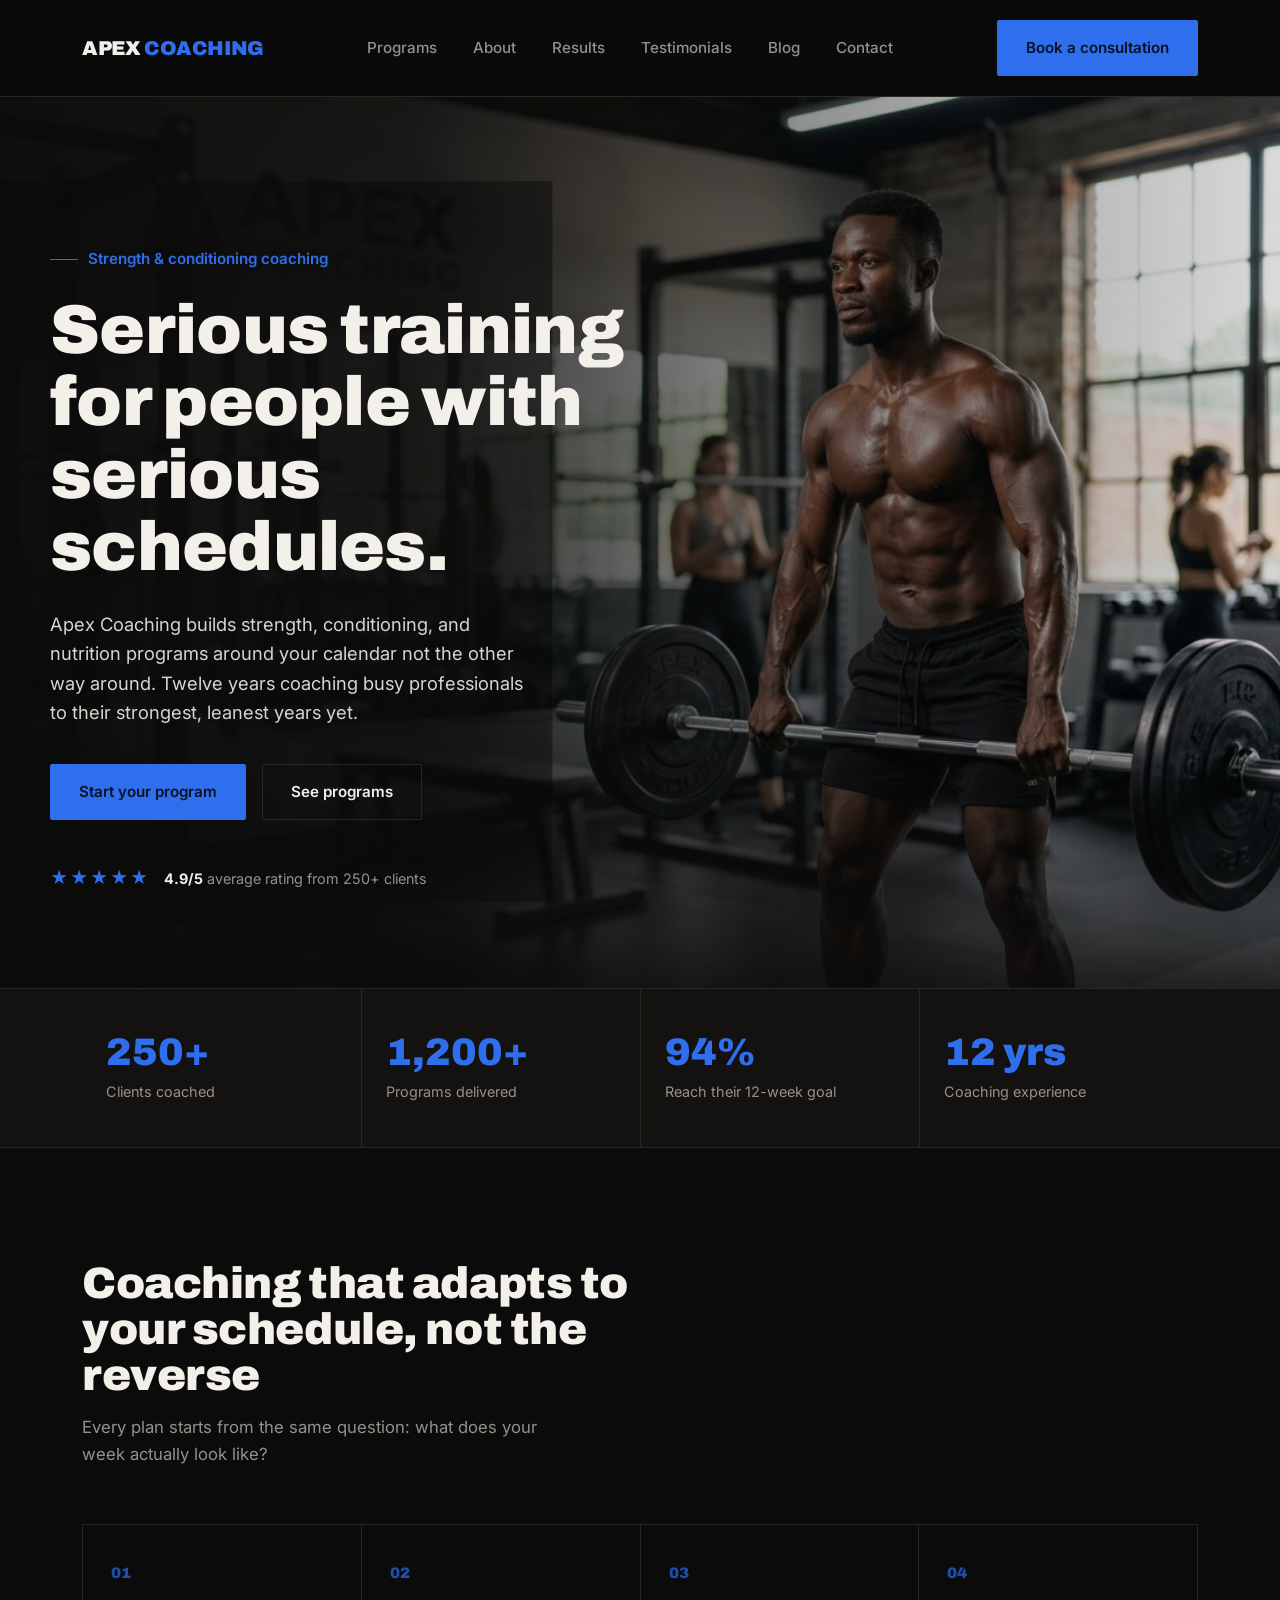
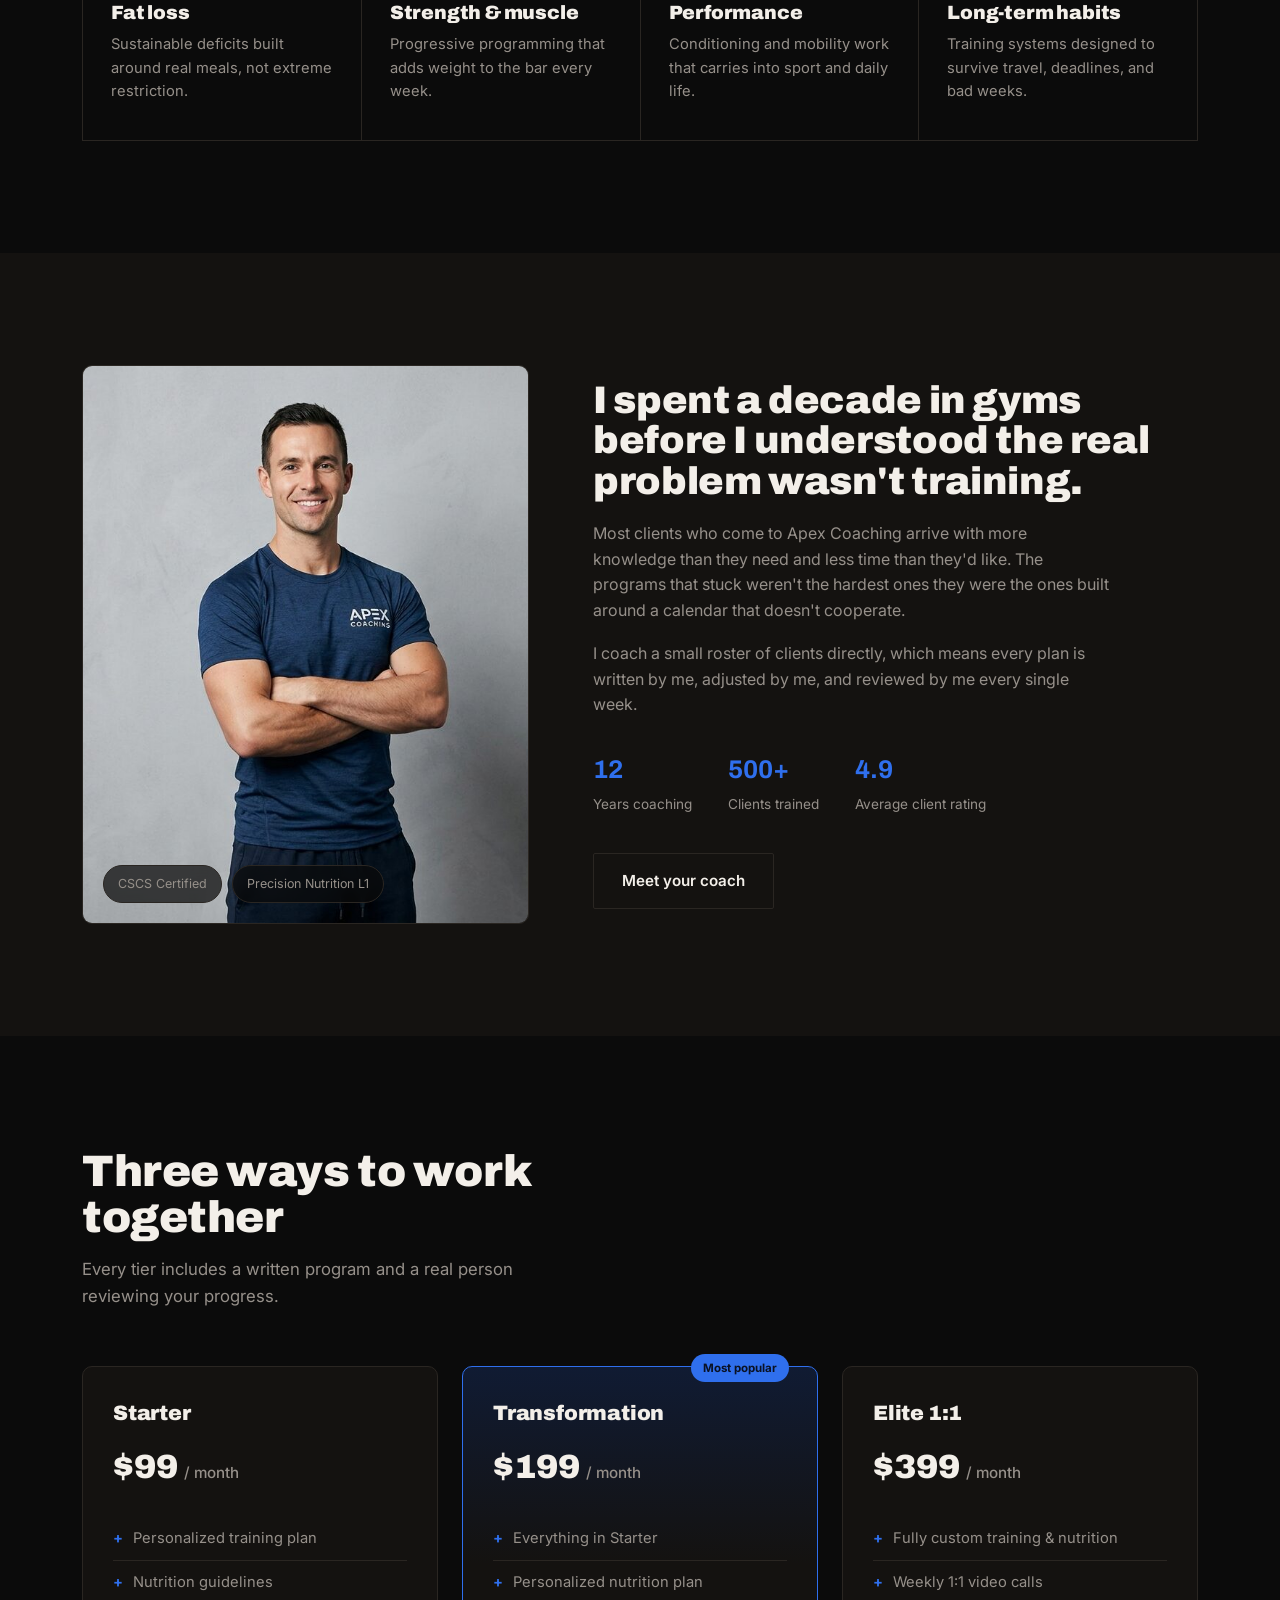
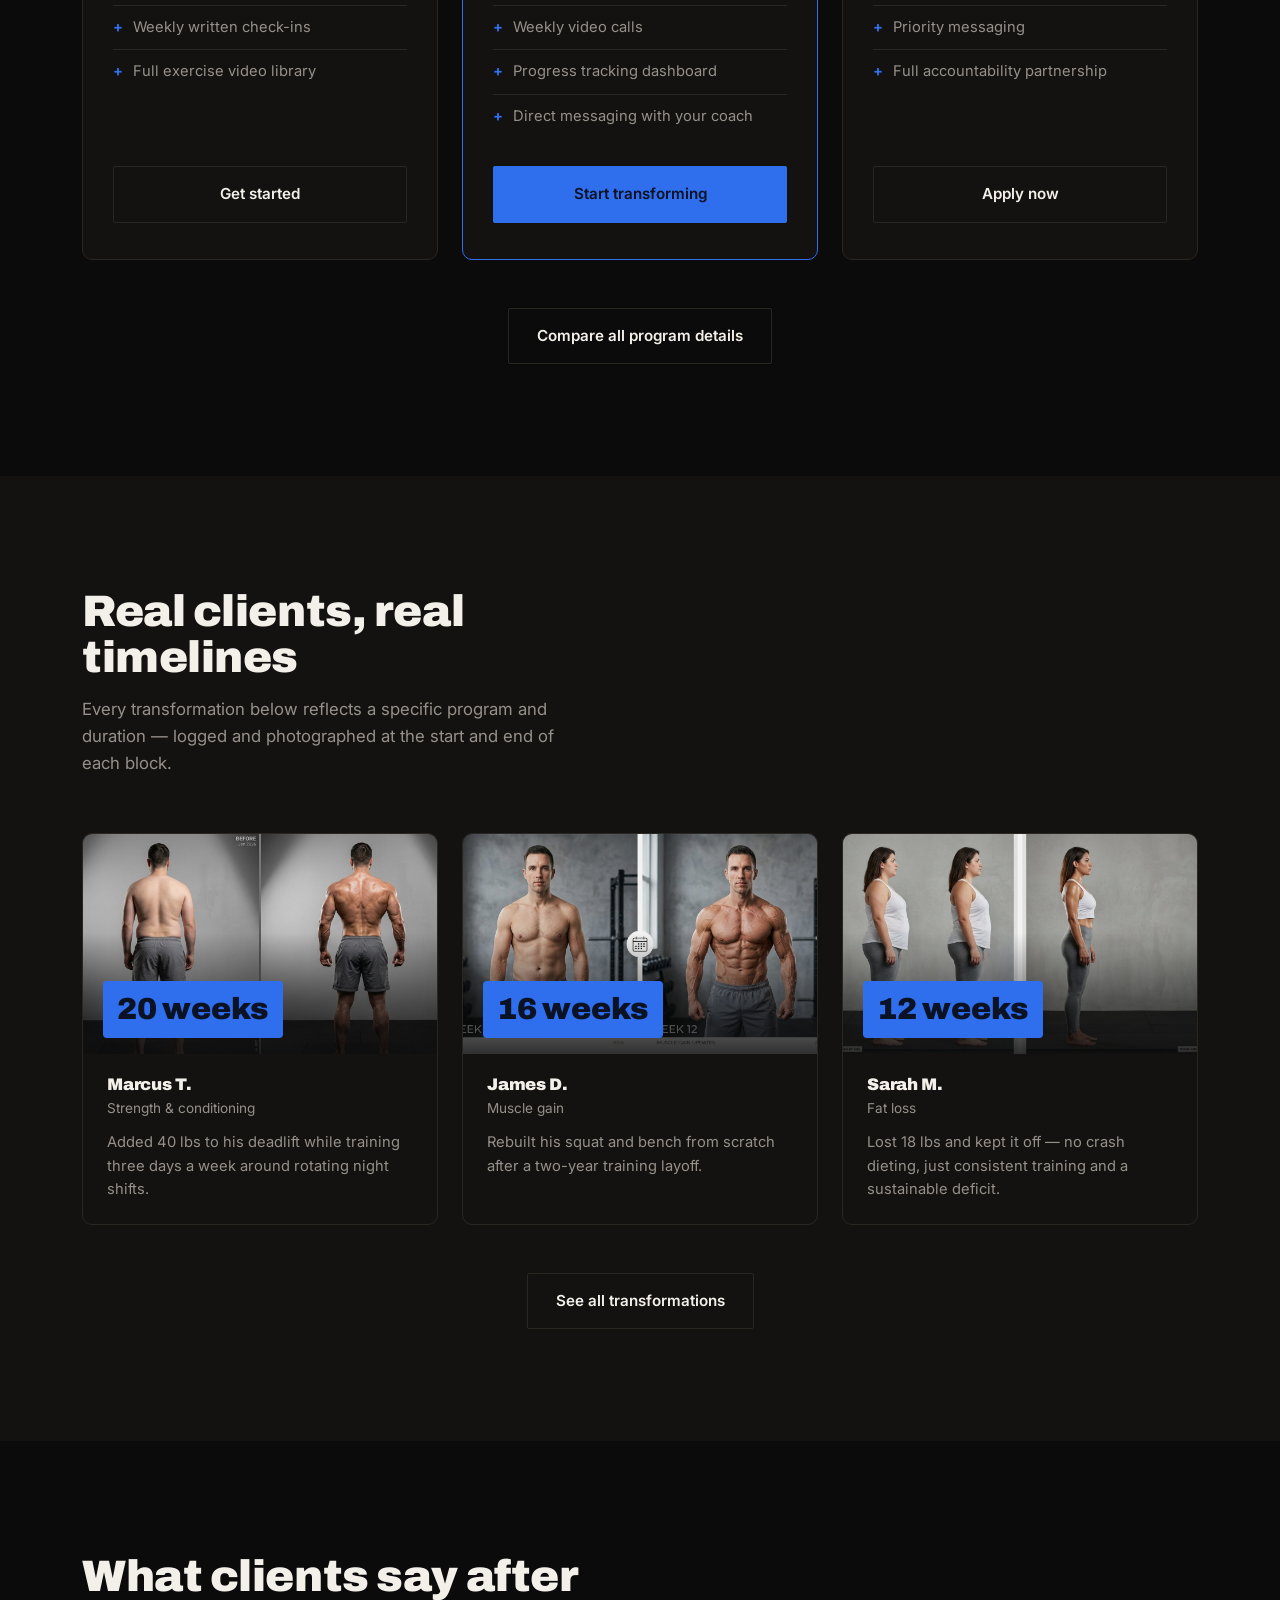
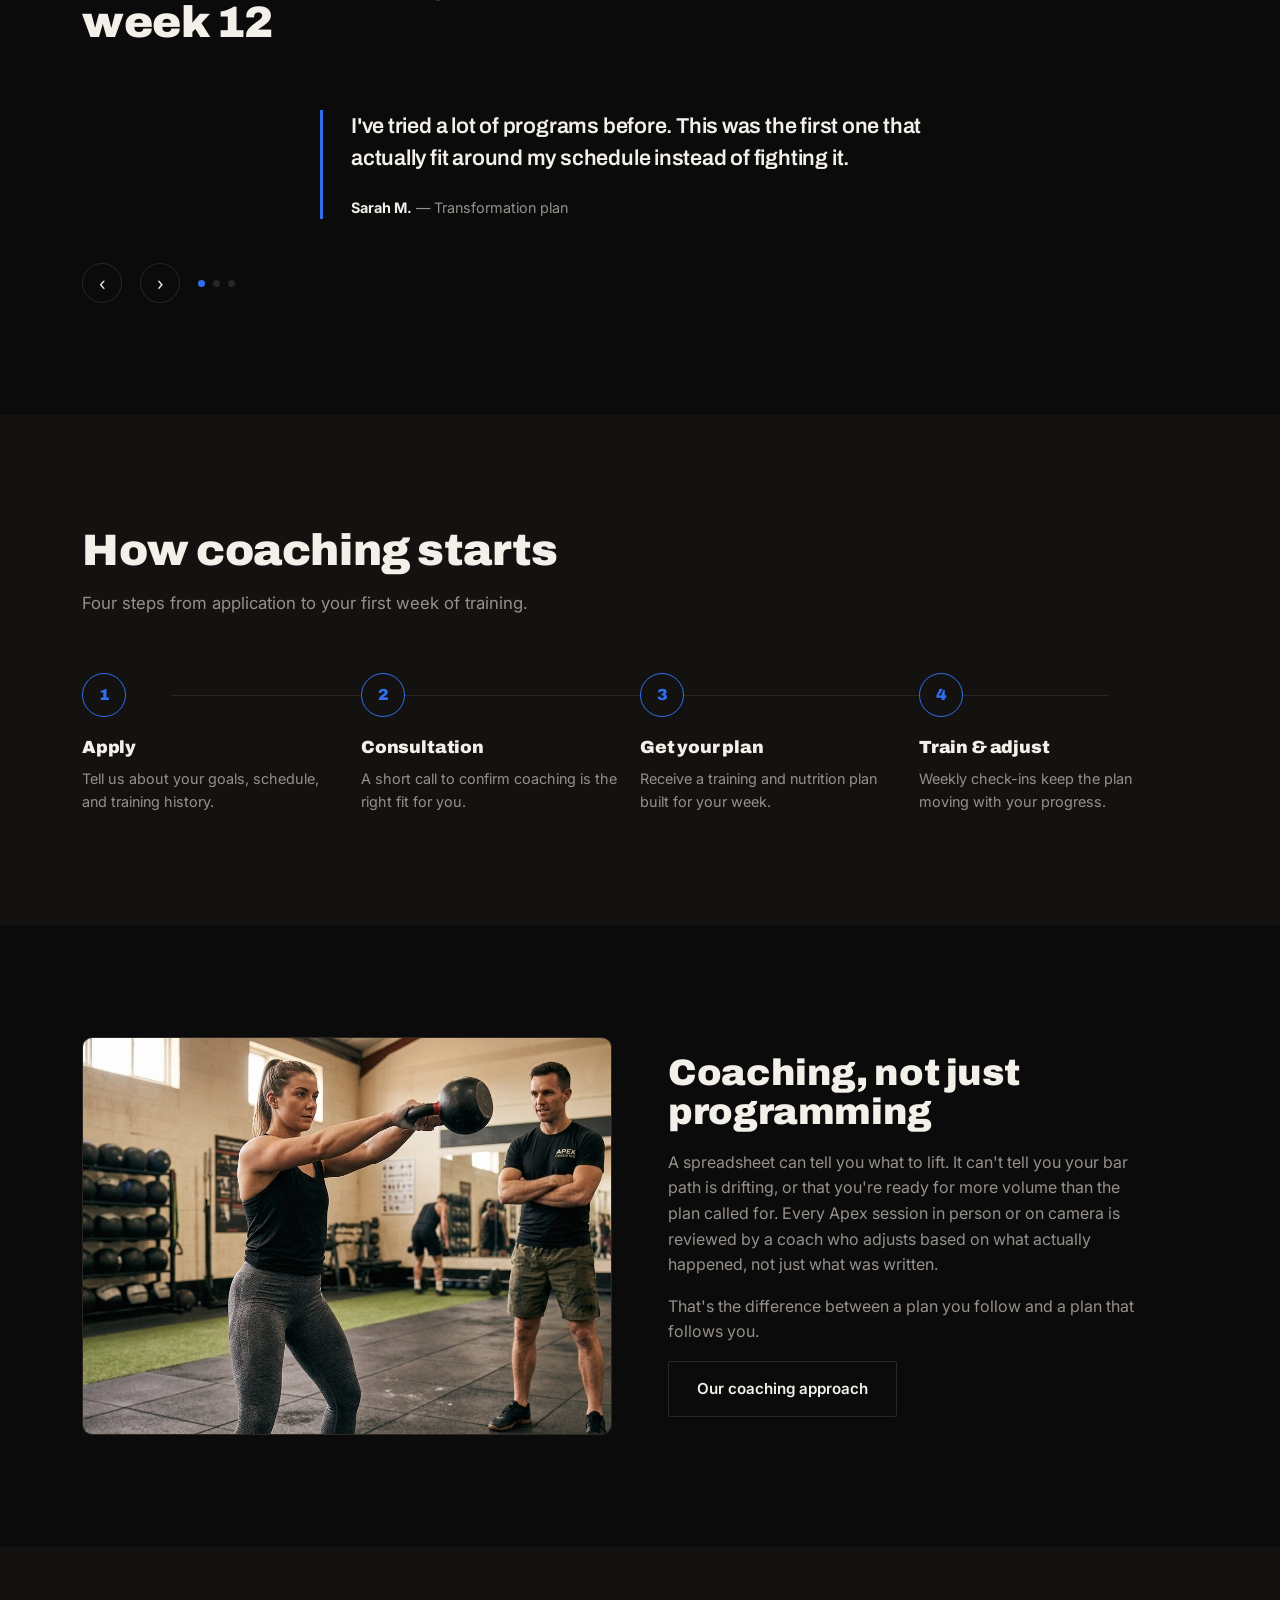
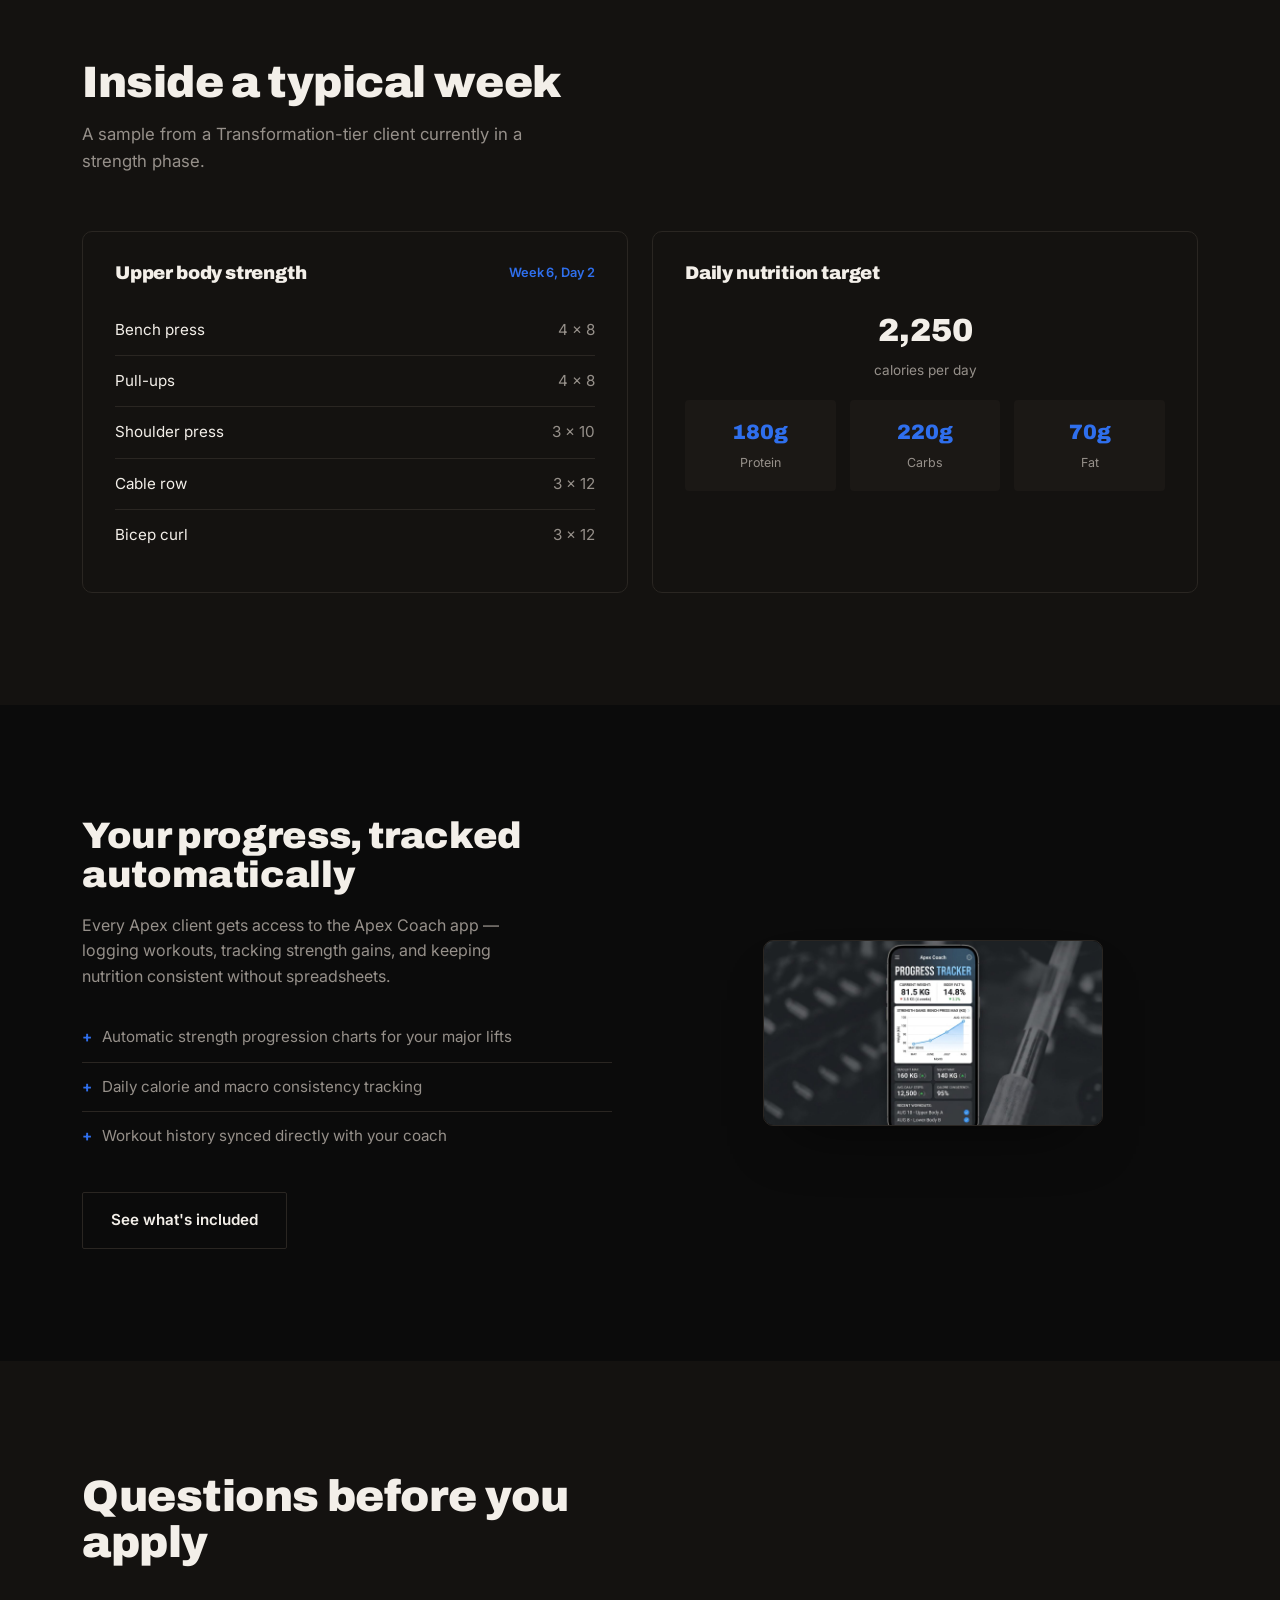
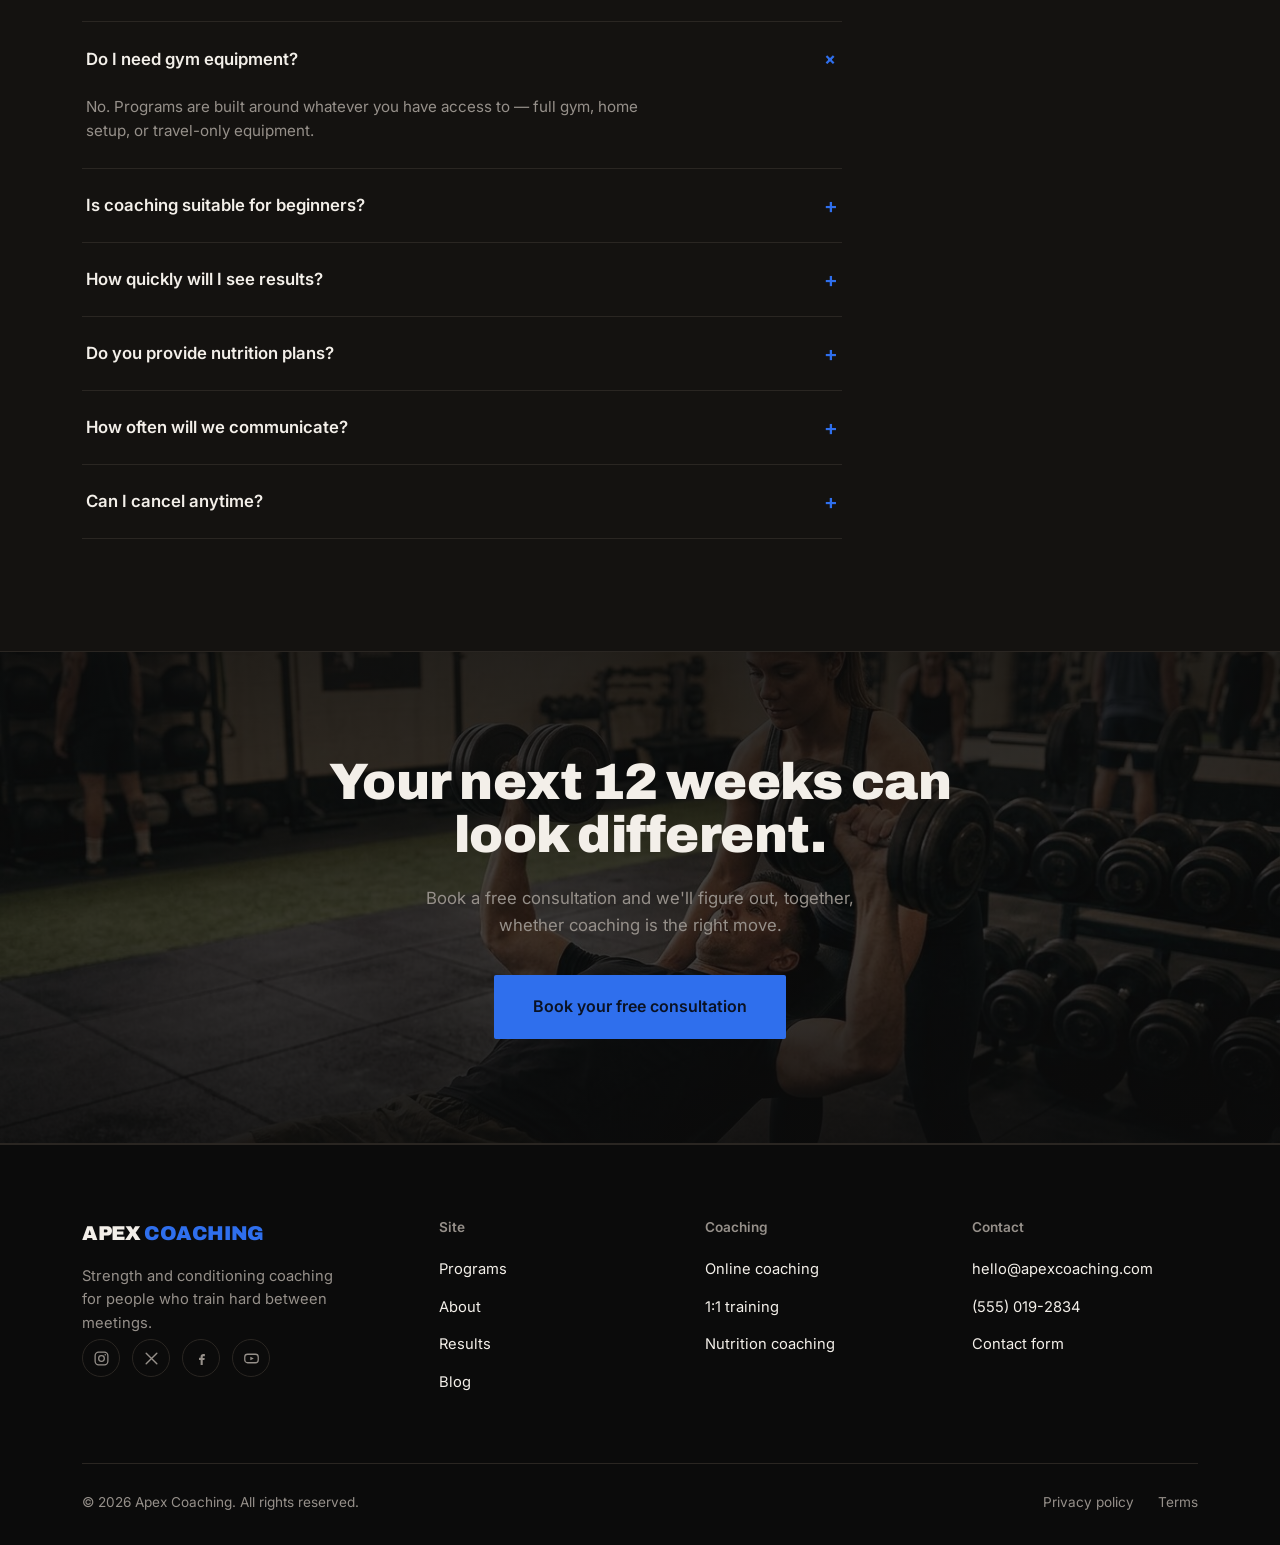
==== commit 43d7da6f: "Update index.html" ====
--- a/index.html
+++ b/index.html
@@ -43,7 +43,7 @@
       <div class="hero-copy">
         <div class="hero-kicker">Strength &amp; conditioning coaching</div>
         <h1>Serious training for people with serious schedules.</h1>
-        <p class="hero-sub">Apex Coaching builds strength, conditioning, and nutrition programs around your calendar — not the other way around. Twelve years coaching busy professionals to their strongest, leanest years yet.</p>
+        <p class="hero-sub">Apex Coaching builds strength, conditioning, and nutrition programs around your calendar  not the other way around. Twelve years coaching busy professionals to their strongest, leanest years yet.</p>
         <div class="hero-actions">
           <a href="booking.html" class="btn btn-primary">Start your program</a>
           <a href="programs.html" class="btn btn-ghost">See programs</a>
@@ -106,7 +106,7 @@
       </div>
       <div class="coach-copy">
         <h2>I spent a decade in gyms before I understood the real problem wasn't training.</h2>
-        <p>Most clients who come to Apex Coaching arrive with more knowledge than they need and less time than they'd like. The programs that stuck weren't the hardest ones — they were the ones built around a calendar that doesn't cooperate.</p>
+        <p>Most clients who come to Apex Coaching arrive with more knowledge than they need and less time than they'd like. The programs that stuck weren't the hardest ones they were the ones built around a calendar that doesn't cooperate.</p>
         <p>I coach a small roster of clients directly, which means every plan is written by me, adjusted by me, and reviewed by me every single week.</p>
         <div class="coach-facts">
           <div class="coach-fact"><strong>12</strong><span>Years coaching</span></div>
@@ -292,7 +292,7 @@
       </div>
       <div class="feature-copy">
         <h2>Coaching, not just programming</h2>
-        <p>A spreadsheet can tell you what to lift. It can't tell you your bar path is drifting, or that you're ready for more volume than the plan called for. Every Apex session — in person or on camera — is reviewed by a coach who adjusts based on what actually happened, not just what was written.</p>
+        <p>A spreadsheet can tell you what to lift. It can't tell you your bar path is drifting, or that you're ready for more volume than the plan called for. Every Apex session  in person or on camera  is reviewed by a coach who adjusts based on what actually happened, not just what was written.</p>
         <p>That's the difference between a plan you follow and a plan that follows you.</p>
         <a href="about.html" class="btn btn-ghost">Our coaching approach</a>
       </div>
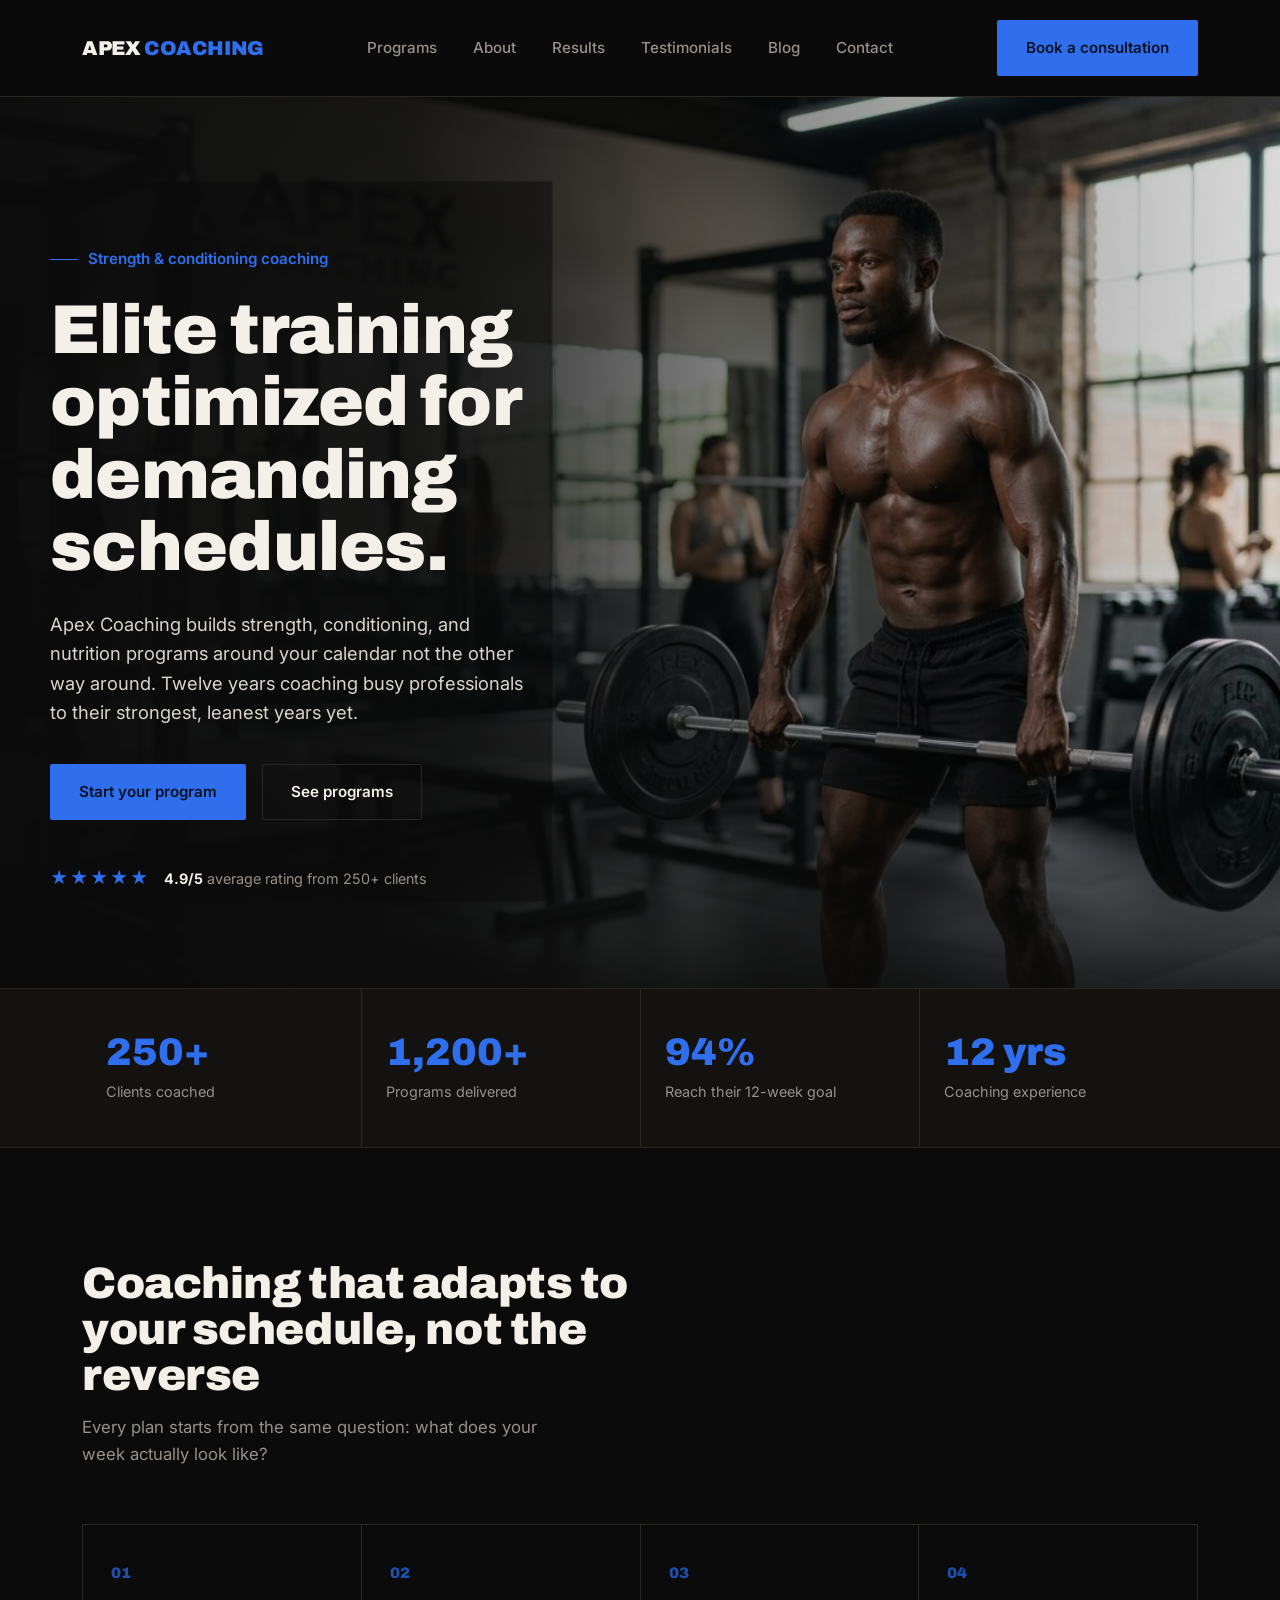
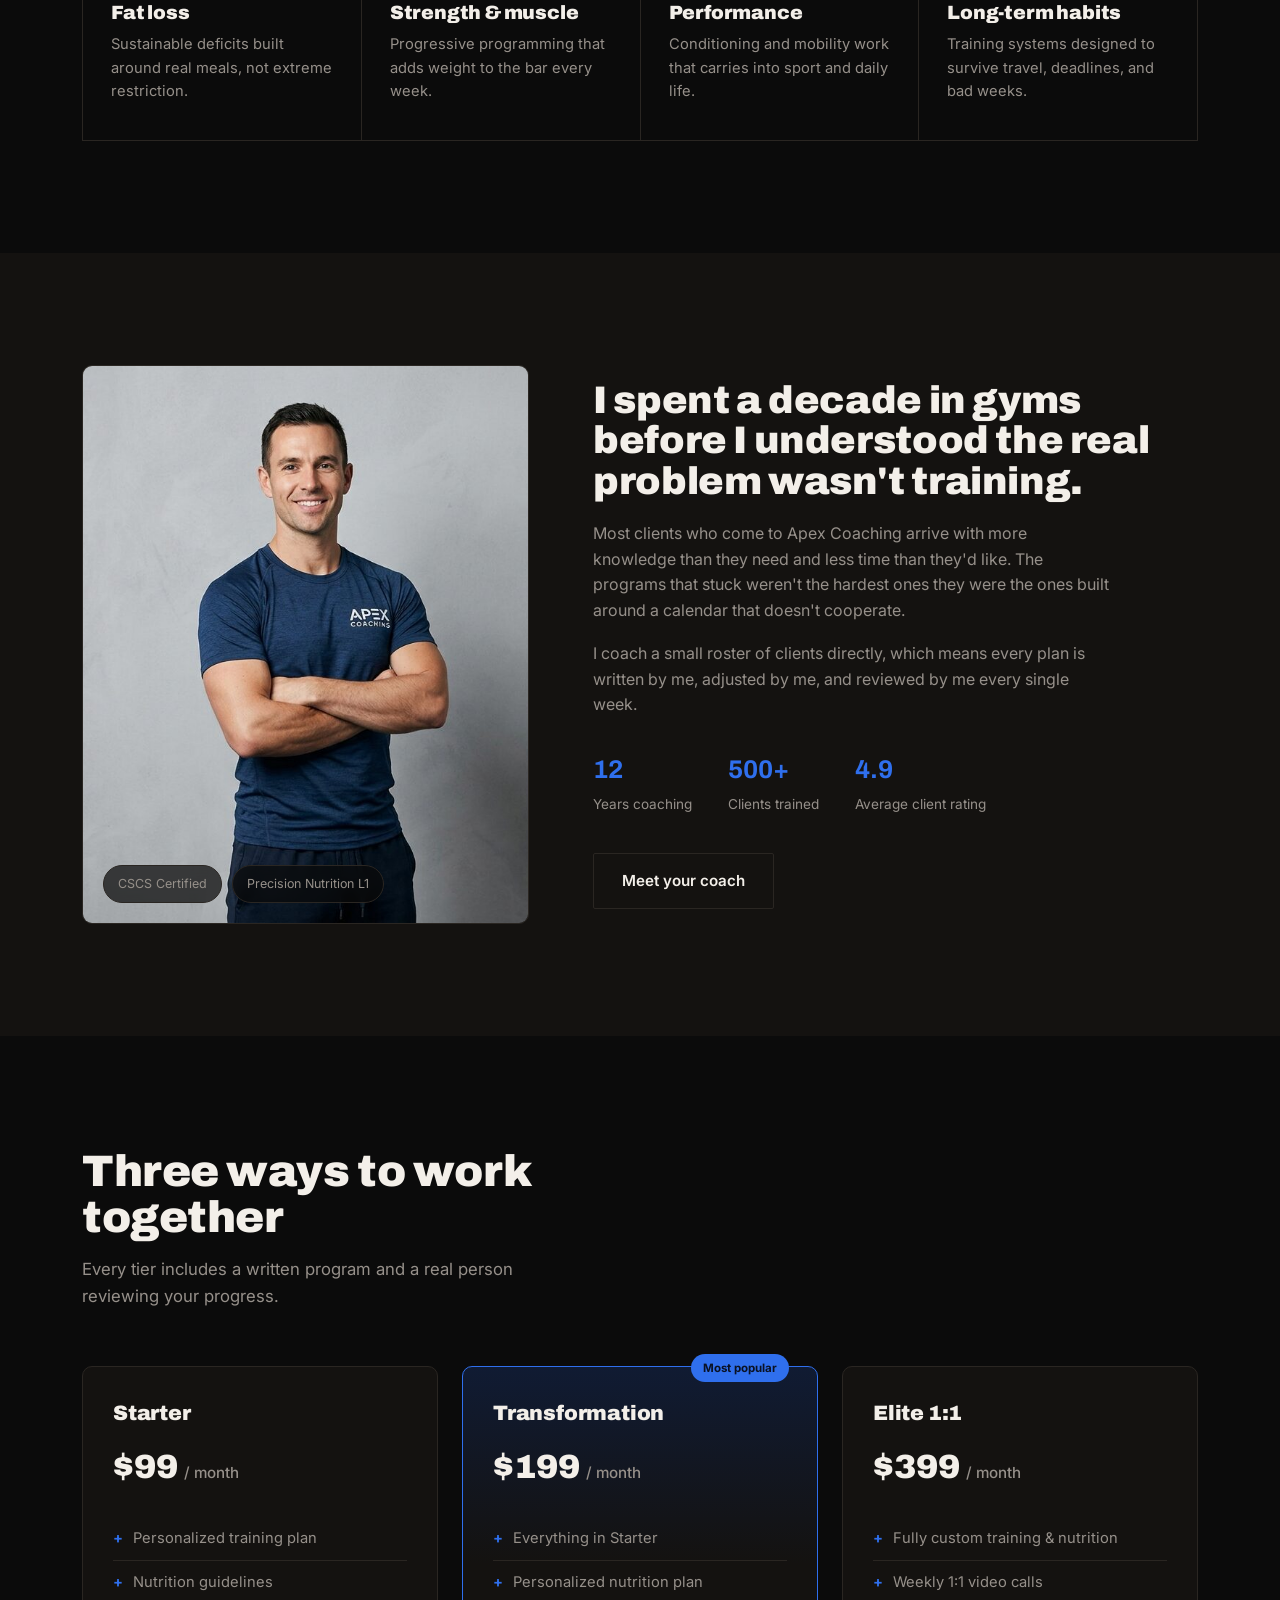
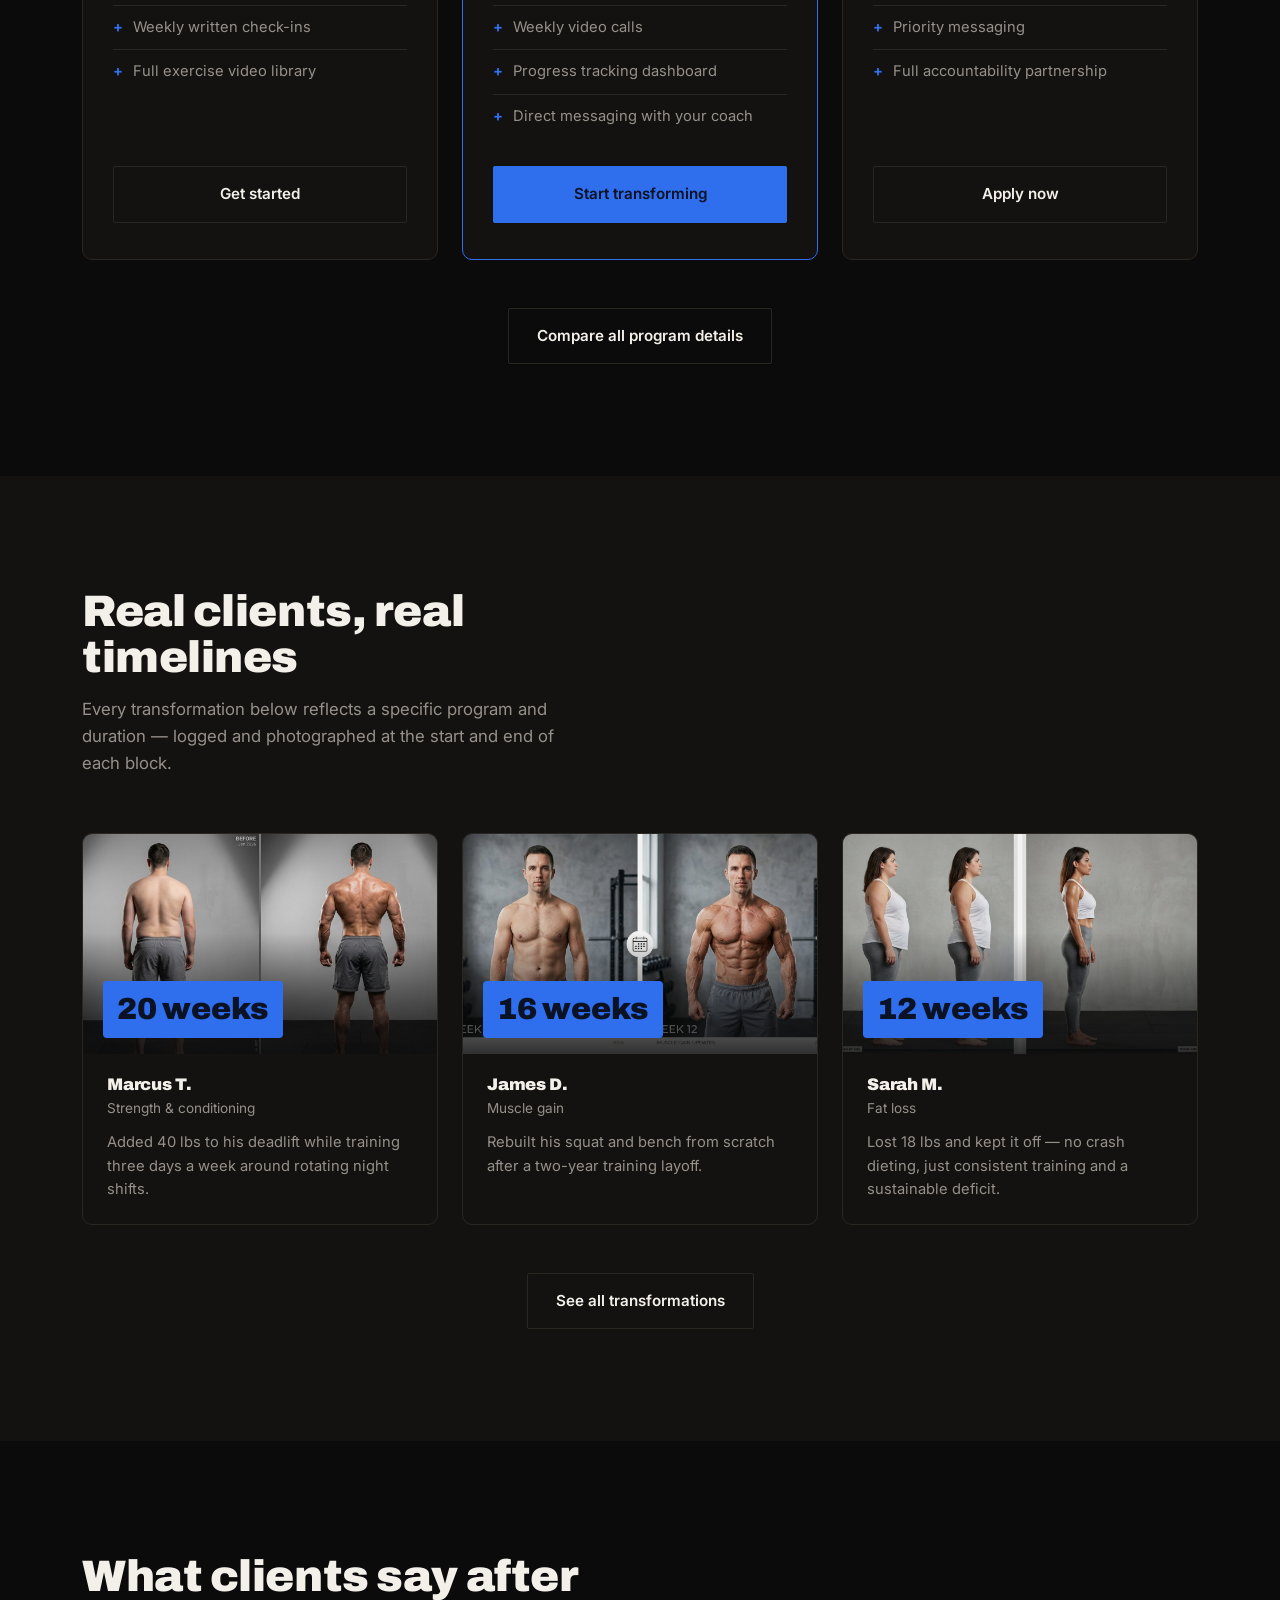
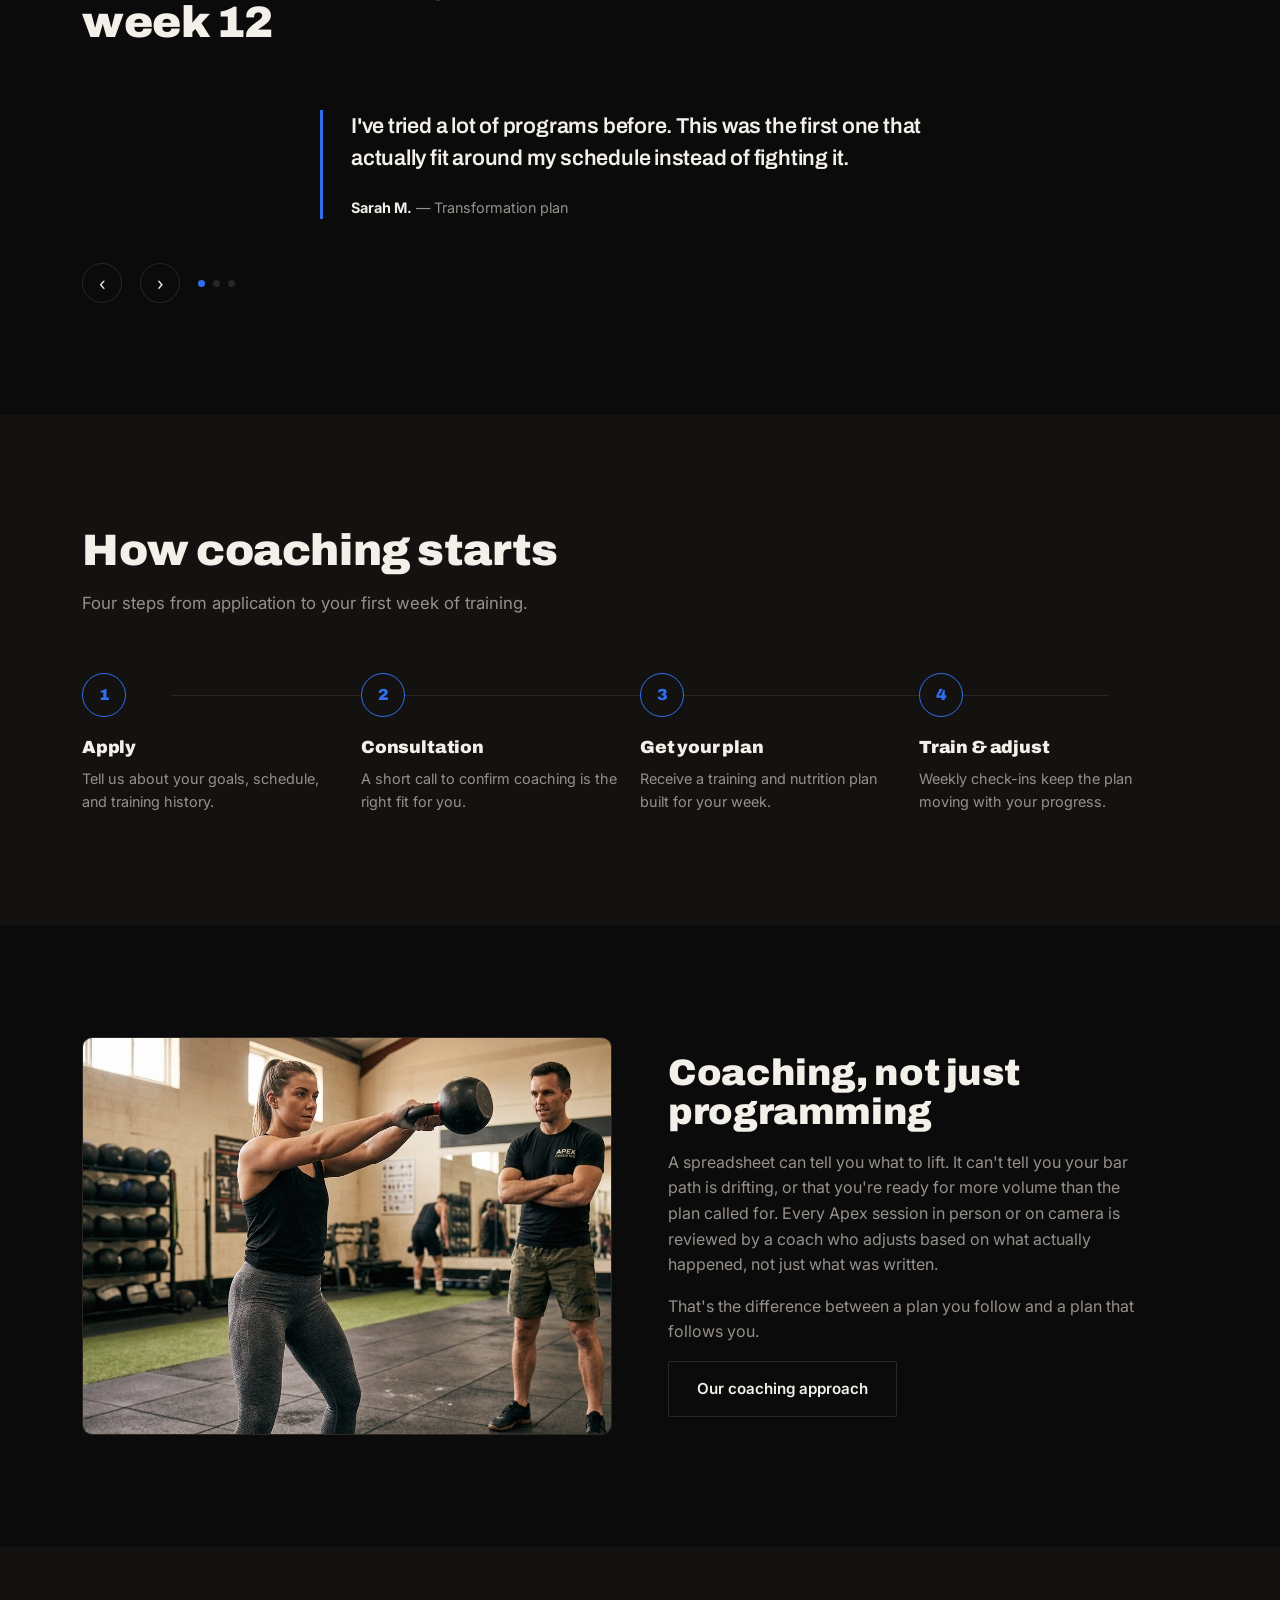
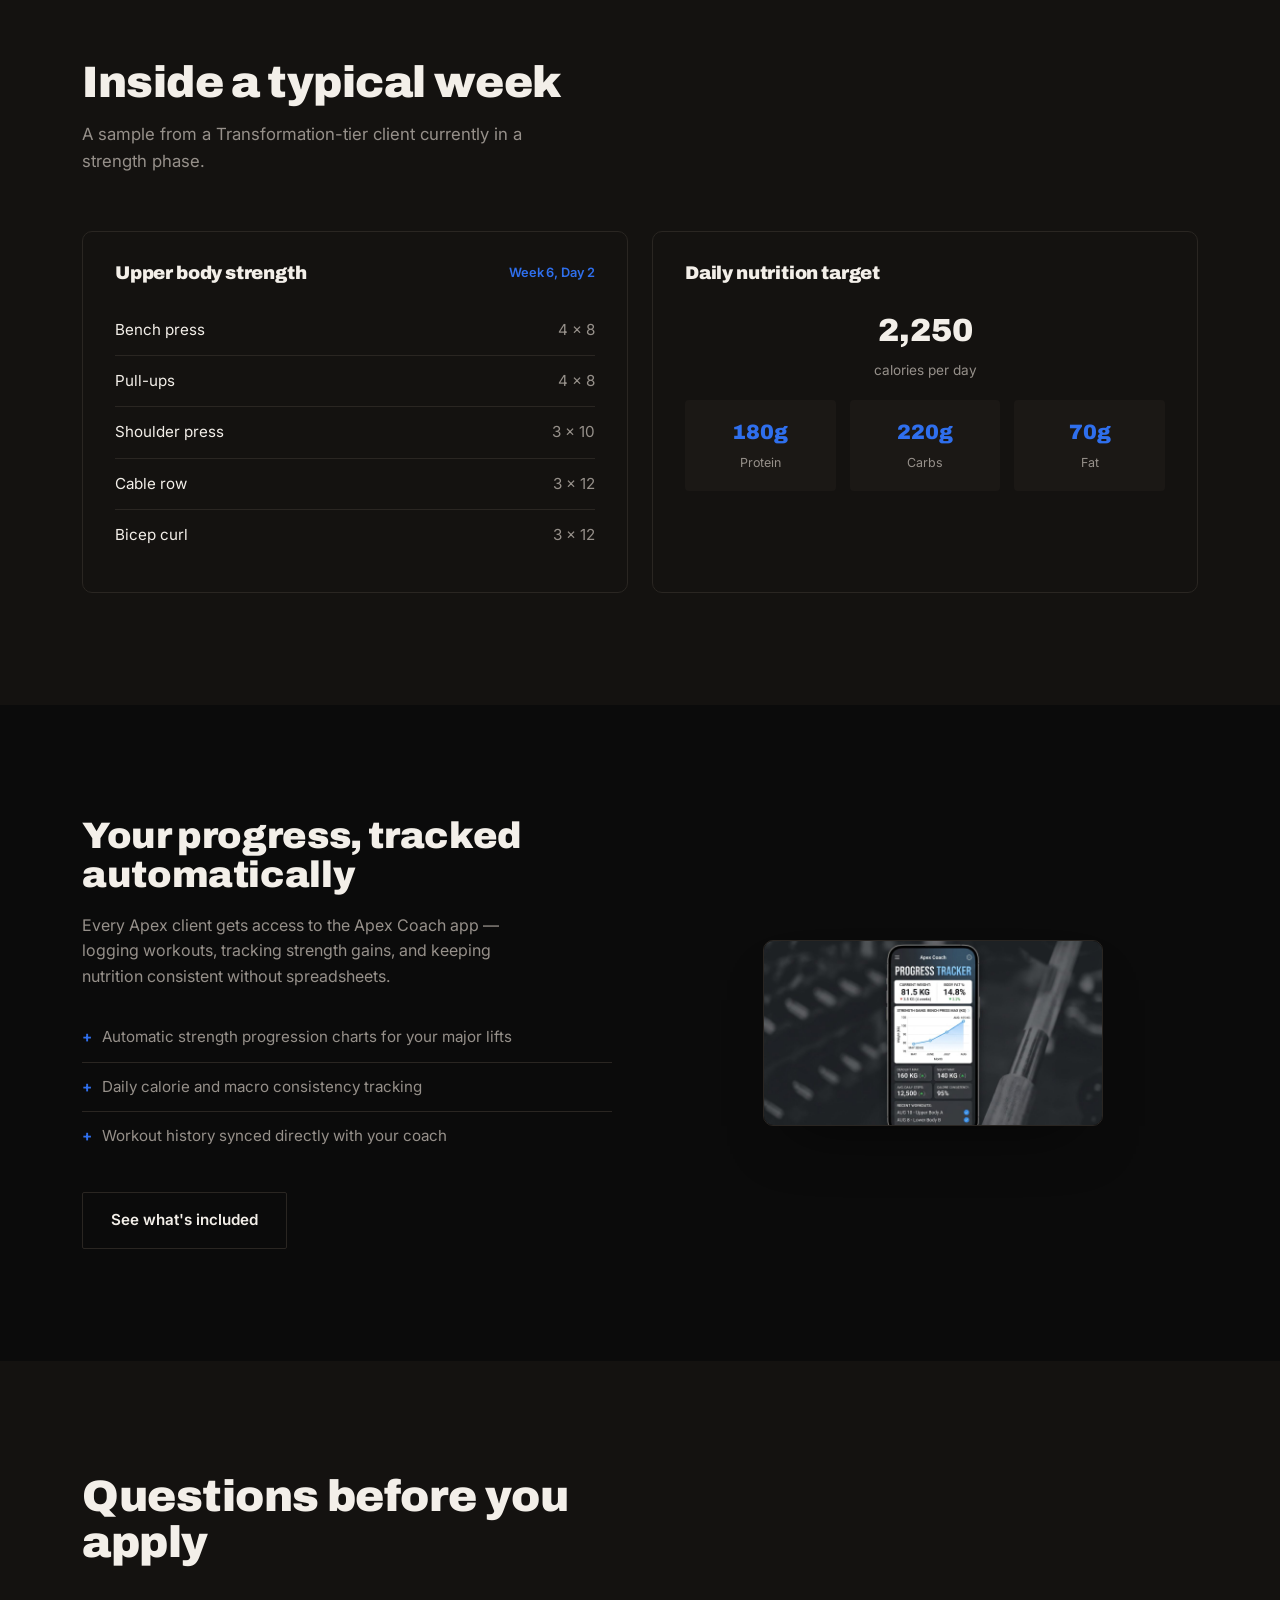
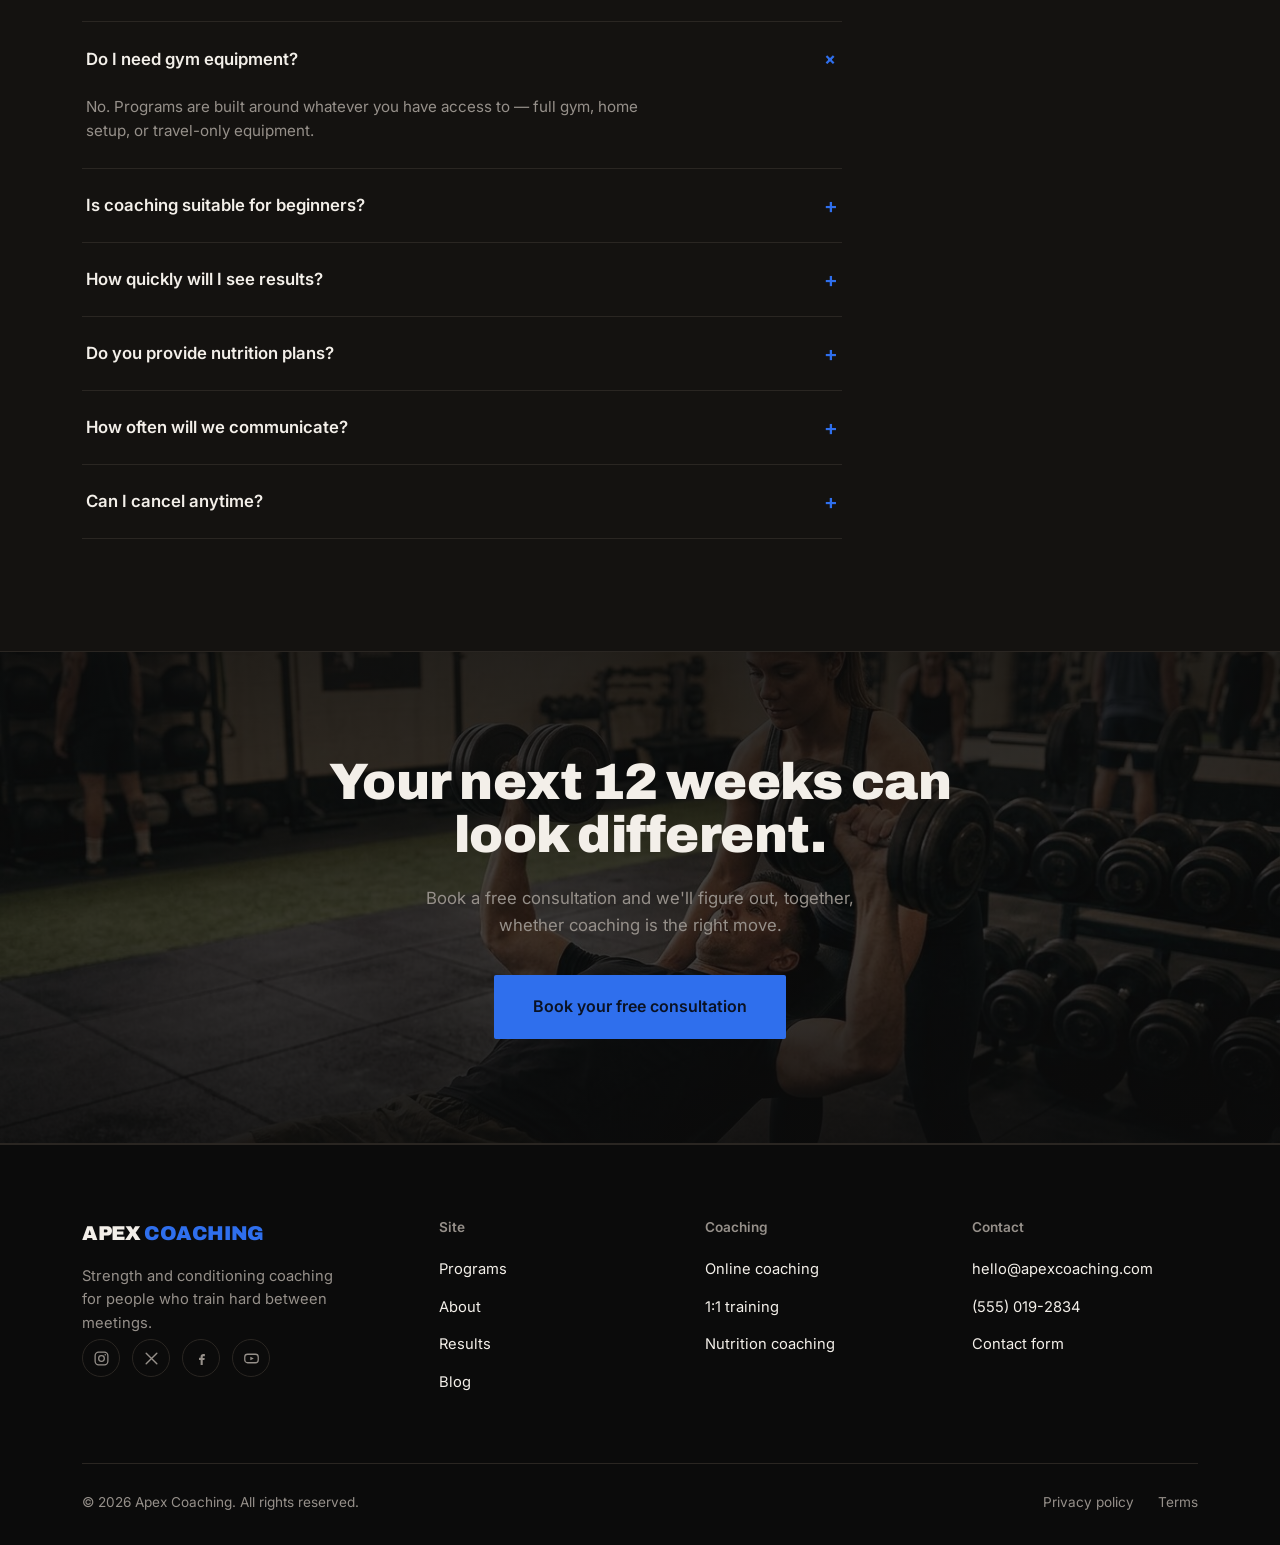
==== commit 2b0697e2: "Update index.html" ====
--- a/index.html
+++ b/index.html
@@ -42,7 +42,7 @@
     <div class="wrap hero-grid">
       <div class="hero-copy">
         <div class="hero-kicker">Strength &amp; conditioning coaching</div>
-        <h1>Serious training for people with serious schedules.</h1>
+        <h1>Elite training optimized for demanding schedules.</h1>
         <p class="hero-sub">Apex Coaching builds strength, conditioning, and nutrition programs around your calendar  not the other way around. Twelve years coaching busy professionals to their strongest, leanest years yet.</p>
         <div class="hero-actions">
           <a href="booking.html" class="btn btn-primary">Start your program</a>
